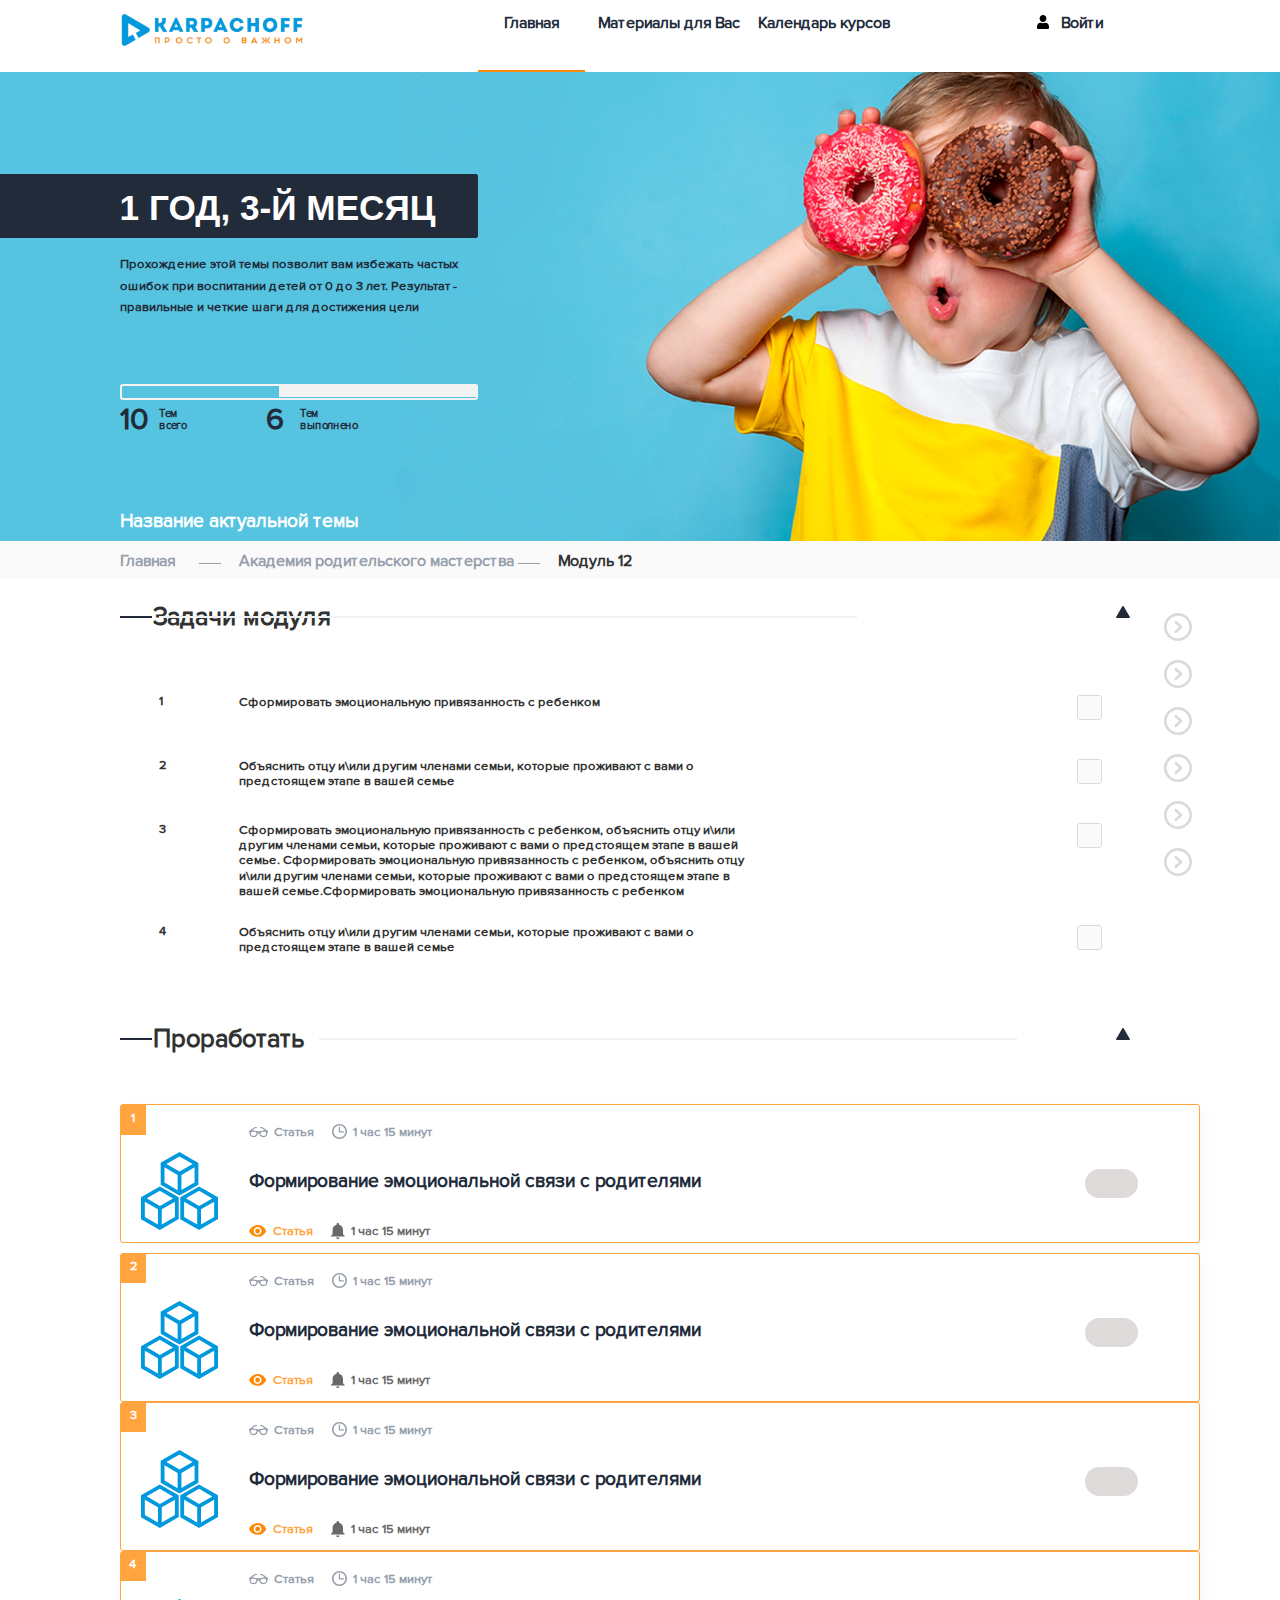
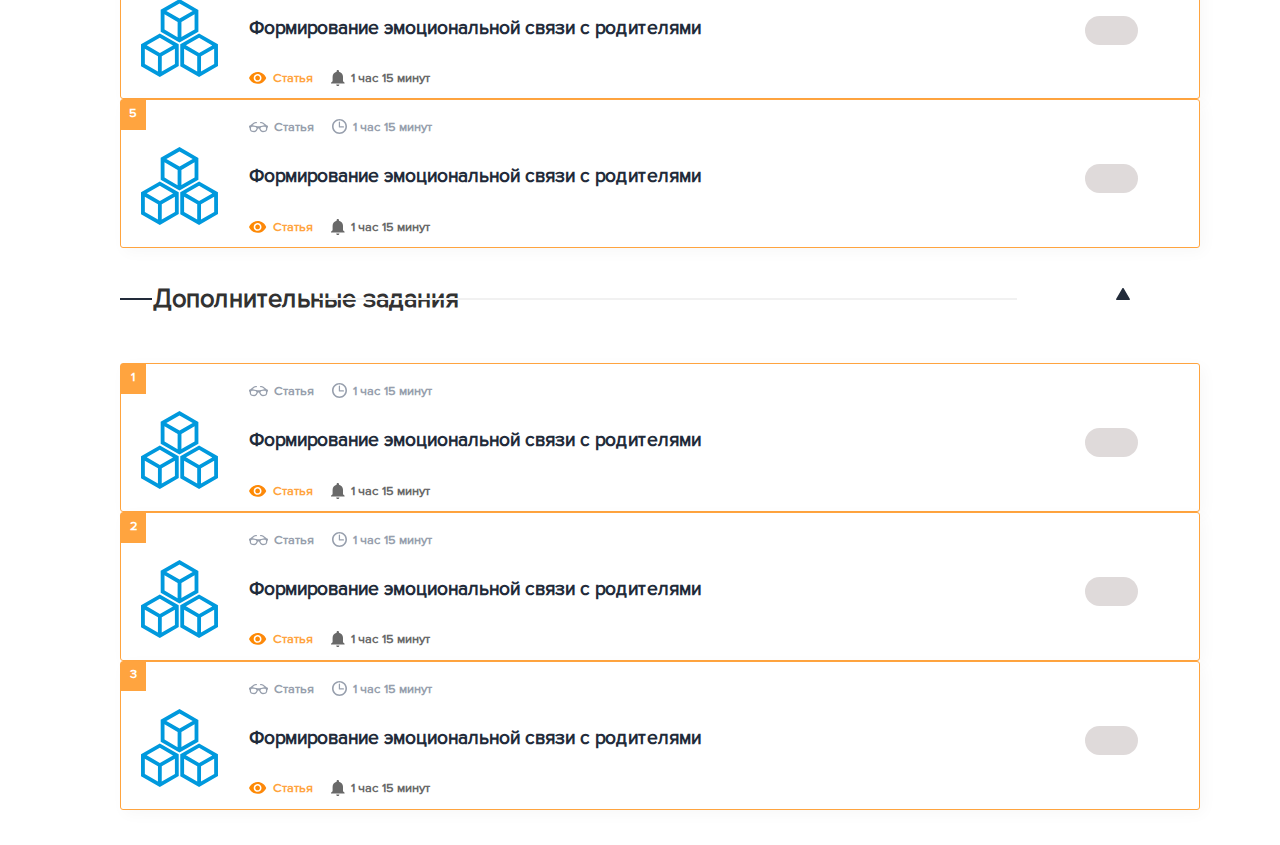
==== module.html @ 3df33f23 "third commit" ====
<!DOCTYPE html>
<html >
<head>
    <meta charset="UTF-8">
    <meta name="viewport" content="width=device-width, initial-scale=1.0">
    <meta http-equiv="X-UA-Compatible" content="ie=edge">
    <link rel="stylesheet" href="css/normalise.css">
    <link rel="stylesheet" href="css/module.css">

    <title>Module</title>
</head>
<body>
<div class="wrapper"> <!--grid-->

    <!--HEADER-->

        <div class="header-logo">
            <img src="./images/logo.svg" alt="Karpacoff" >
        </div>

        <!--header-menu-->
            <a class="header-menu-item1" href="index.html"> Главная </a>
            <a class="header-menu-item2" href="#"> Материалы для Вас </a>
            <a class="header-menu-item3" href="#"> Календарь   курсов </a>


            <div class="header-authent">
                <img src="./images/user-solid.svg" alt="login">

                <a  class="header-authent-text" href="#"> Войти </a>

            </div>


    <!--BANNER-->

        <div class="module-banner">
            <div class="module-banner-img">
            <img src="./images/group4.png" alt="module">
            </div>

         </div>

        <div class="module-banner-age">

        </div>
        <div class="module-banner-age-text">
            <h1>1 ГОД, 3-Й МЕСЯЦ </h1>
        </div>
        <div class="module-banner-description-text">
            Прохождение этой темы позволит вам избежать частых ошибок при воспитании детей от 0 до 3 лет.
            Результат - правильные и четкие шаги для достижения цели
        </div>


        <div class="banner-indicator-lightbox">

        </div>

            <div class="banner-indicator-lightbox-done">

            </div>


        <div class="banner-indicator-all-number">
            10
        </div>

            <div class="banner-indicator-all-text">
                Тем <br> всего
            </div>

        <div class="banner-indicator-done-number">
            6
        </div>

            <div class="banner-indicator-done-text">
                Тем <br> выполнено
            </div>

        <div class="banner-actual-theme-name">
                 Название актуальной темы
        </div>



    <!--CONTENT-->

    <!--bredcrumbles-->

    <div class="bredcrumbles-background">

    </div>
    <div class="bredcrumbles-main">
        <a href="#">Главная</a>
    </div>
    <div class="bredcrumbles-haighthen1">
        <img src="./images/hithen.svg" alt="hithen">
    </div>
    <div class="bredcrumbles-courses">
        <a href="#">Академия родительского мастерства</a>
    </div>
    <div class="bredcrumbles-haighthen2">
        <img src="./images/hithen.svg" alt="hithen">
    </div>
    <div class="bredcrumbles-list">
        <a href="#"> Модуль 12</a>
    </div>


    <!--module header-->
    <div class="bredcrumbles2-coursestheme-haighthen">
        <img src="./images/hithen2.svg" alt="hithen">
    </div>
    <div class="bredcrumbles2-theme">
        Задачи модуля
    </div>
    <div class="bredcrumbles2-line">
        <img src="./images/line.svg" alt="hithen">
    </div>
    <div class="bredcrumbles2-arrow">
        <img src="./images/triang-black.svg" alt="open">
    </div>

    <!--module targets-->
    <div class="module-turgets-number1">
        1
    </div>
    <div class="module-turgets-text1">
        Сформировать эмоциональную привязанность с ребенком
    </div>
    <div class="module-turgets-checkbox1">
        <img src="./images/checkbox2.svg" alt="checkbox">
    </div>
    <div class="module-turgets-number2">
        2
    </div>
    <div class="module-turgets-text2">
        Объяснить отцу и\или другим членами семьи, которые проживают с вами о предстоящем этапе в вашей семье
    </div>
    <div class="module-turgets-checkbox2">
        <img src="./images/checkbox2.svg" alt="checkbox">
    </div>
    <div class="module-turgets-number3">
        3
    </div>
    <div class="module-turgets-text3">
        Сформировать эмоциональную привязанность с ребенком, объяснить отцу и\или другим членами семьи, которые проживают с вами о предстоящем этапе
        в вашей семье. Сформировать эмоциональную привязанность с ребенком, объяснить
        отцу и\или другим членами семьи, которые проживают с вами о предстоящем этапе в вашей семье.Сформировать эмоциональную привязанность с ребенком
    </div>
    <div class="module-turgets-checkbox3">
        <img src="./images/checkbox2.svg" alt="checkbox">
    </div>
    <div class="module-turgets-number4">
        4
    </div>
    <div class="module-turgets-text4">
        Объяснить отцу и\или другим членами семьи, которые проживают с вами о предстоящем этапе в вашей семье
    </div>
    <div class="module-turgets-checkbox4">
        <img src="./images/checkbox2.svg" alt="checkbox">
    </div>


    <!--moduleicons--->

    <div class="moduleicone1">
        <a href="#"></a> <img src="./images/module-button6.svg" alt="module-button1" ></a>
        <a href="#"></a> <img src="./images/module-button6.svg" alt="module-button2" ></a>
        <a href="#"></a> <img src="./images/module-button6.svg" alt="module-button3" ></a>
        <a href="#"></a> <img src="./images/module-button6.svg" alt="module-button4" ></a>
        <a href="#"></a> <img src="./images/module-button6.svg" alt="module-button5" ></a>
        <a href="#"></a> <img src="./images/module-button6.svg" alt="module-button6" ></a>
    </div>

    <!--WORKOUT--->
    <!--workout header-->
    <div class="workout-haighthen">
        <img src="./images/hithen2.svg" alt="hithen">
    </div>
    <div class="workout-theme">
        Проработать
    </div>
    <div class="workout-line">
        <img src="./images/line.svg" alt="hithen">
    </div>
    <div class="workout-arrow">
        <img src="./images/triang-black.svg" alt="open">
    </div>


    <!--workout items-->
    <!--workout item1-->
    <div class="workout-item1">
        <div class="workout-item-number">
            1
        </div>
        <div class="workout-item-icon">
            <img src="./images/module-item1.svg" alt="hithen">
        </div>
        <div class="workout-item-1stline">
            <div class="workout-item-1stline-kindimg">
                <img src="./images/module-item-glases.svg" alt="kind-of-text">
            </div>
            <div class="workout-item-1stline-glases-kindtxt">
                Статья
            </div>
            <div class="workout-item-1stline-timeimg">

                    <img src="./images/module-item-clock2.svg" alt="kind-of-text">

            </div>
            <div class="workout-item-1stline-timetxt">
                1 час 15 минут
            </div>
        </div>


        <div class="workout-item-2ndline">

            <div class="workout-item-2ndline-txt">
            Формирование эмоциональной связи с родителями
            </div>
            <div class="workout-item-2ndline-img">
                <img src="./images/module-switcher.svg" alt="view">
            </div>
        </div>

        <div class="workout-item-3rdline">
            <div class="workout-item-3rdline-viewimg">
                <img src="./images/module-item-view.svg" alt="view">
            </div>
            <div class="workout-item-3rdline-viewtxt">
                Статья
            </div>

            <div class="workout-item-3rdline-remindimg">

                <img src="./images/module-item-ring.svg" alt="remind">

            </div>
            <div class="workout-item-3rdline-remindtxt">
                1 час 15 минут
            </div>
        </div>


    </div>




    <!--workout item2-->
    <div class="workout-item2">
        <div class="workout-item-number">
            2
        </div>
        <div class="workout-item-icon">
            <img src="./images/module-item1.svg" alt="hithen">
        </div>
        <div class="workout-item-1stline">
            <div class="workout-item-1stline-kindimg">
                <img src="./images/module-item-glases.svg" alt="kind-of-text">
            </div>
            <div class="workout-item-1stline-glases-kindtxt">
                Статья
            </div>
            <div class="workout-item-1stline-timeimg">

                <img src="./images/module-item-clock2.svg" alt="kind-of-text">

            </div>
            <div class="workout-item-1stline-timetxt">
                1 час 15 минут
            </div>
        </div>


        <div class="workout-item-2ndline">

            <div class="workout-item-2ndline-txt">
                Формирование эмоциональной связи с родителями
            </div>
            <div class="workout-item-2ndline-img">
                <img src="./images/module-switcher.svg" alt="view">
            </div>
        </div>

        <div class="workout-item-3rdline">
            <div class="workout-item-3rdline-viewimg">
                <img src="./images/module-item-view.svg" alt="view">
            </div>
            <div class="workout-item-3rdline-viewtxt">
                Статья
            </div>

            <div class="workout-item-3rdline-remindimg">

                <img src="./images/module-item-ring.svg" alt="remind">

            </div>
            <div class="workout-item-3rdline-remindtxt">
                1 час 15 минут
            </div>
        </div>


    </div>


    <!--workout item3-->
    <div class="workout-item3">
        <div class="workout-item-number">
            3
        </div>
        <div class="workout-item-icon">
            <img src="./images/module-item1.svg" alt="hithen">
        </div>
        <div class="workout-item-1stline">
            <div class="workout-item-1stline-kindimg">
                <img src="./images/module-item-glases.svg" alt="kind-of-text">
            </div>
            <div class="workout-item-1stline-glases-kindtxt">
                Статья
            </div>
            <div class="workout-item-1stline-timeimg">

                <img src="./images/module-item-clock2.svg" alt="kind-of-text">

            </div>
            <div class="workout-item-1stline-timetxt">
                1 час 15 минут
            </div>
        </div>


        <div class="workout-item-2ndline">

            <div class="workout-item-2ndline-txt">
                Формирование эмоциональной связи с родителями
            </div>
            <div class="workout-item-2ndline-img">
                <img src="./images/module-switcher.svg" alt="view">
            </div>
        </div>

        <div class="workout-item-3rdline">
            <div class="workout-item-3rdline-viewimg">
                <img src="./images/module-item-view.svg" alt="view">
            </div>
            <div class="workout-item-3rdline-viewtxt">
                Статья
            </div>

            <div class="workout-item-3rdline-remindimg">

                <img src="./images/module-item-ring.svg" alt="remind">

            </div>
            <div class="workout-item-3rdline-remindtxt">
                1 час 15 минут
            </div>
        </div>


    </div>


    <!--workout item4-->
    <div class="workout-item4">
        <div class="workout-item-number">
            4
        </div>
        <div class="workout-item-icon">
            <img src="./images/module-item1.svg" alt="hithen">
        </div>
        <div class="workout-item-1stline">
            <div class="workout-item-1stline-kindimg">
                <img src="./images/module-item-glases.svg" alt="kind-of-text">
            </div>
            <div class="workout-item-1stline-glases-kindtxt">
                Статья
            </div>
            <div class="workout-item-1stline-timeimg">

                <img src="./images/module-item-clock2.svg" alt="kind-of-text">

            </div>
            <div class="workout-item-1stline-timetxt">
                1 час 15 минут
            </div>
        </div>


        <div class="workout-item-2ndline">

            <div class="workout-item-2ndline-txt">
                Формирование эмоциональной связи с родителями
            </div>
            <div class="workout-item-2ndline-img">
                <img src="./images/module-switcher.svg" alt="view">
            </div>
        </div>

        <div class="workout-item-3rdline">
            <div class="workout-item-3rdline-viewimg">
                <img src="./images/module-item-view.svg" alt="view">
            </div>
            <div class="workout-item-3rdline-viewtxt">
                Статья
            </div>

            <div class="workout-item-3rdline-remindimg">

                <img src="./images/module-item-ring.svg" alt="remind">

            </div>
            <div class="workout-item-3rdline-remindtxt">
                1 час 15 минут
            </div>
        </div>


    </div>

    <!--workout item5-->
    <div class="workout-item5">
        <div class="workout-item-number">
            5
        </div>
        <div class="workout-item-icon">
            <img src="./images/module-item1.svg" alt="hithen">
        </div>
        <div class="workout-item-1stline">
            <div class="workout-item-1stline-kindimg">
                <img src="./images/module-item-glases.svg" alt="kind-of-text">
            </div>
            <div class="workout-item-1stline-glases-kindtxt">
                Статья
            </div>
            <div class="workout-item-1stline-timeimg">

                <img src="./images/module-item-clock2.svg" alt="kind-of-text">

            </div>
            <div class="workout-item-1stline-timetxt">
                1 час 15 минут
            </div>
        </div>


        <div class="workout-item-2ndline">

            <div class="workout-item-2ndline-txt">
                Формирование эмоциональной связи с родителями
            </div>
            <div class="workout-item-2ndline-img">
                <img src="./images/module-switcher.svg" alt="view">
            </div>
        </div>

        <div class="workout-item-3rdline">
            <div class="workout-item-3rdline-viewimg">
                <img src="./images/module-item-view.svg" alt="view">
            </div>
            <div class="workout-item-3rdline-viewtxt">
                Статья
            </div>

            <div class="workout-item-3rdline-remindimg">

                <img src="./images/module-item-ring.svg" alt="remind">

            </div>
            <div class="workout-item-3rdline-remindtxt">
                1 час 15 минут
            </div>
        </div>


    </div>



    <!--CHECKPOINT--->
    <!--checkpoint header-->
    <div class="checkpoint-haighthen">
        <img src="./images/hithen2.svg" alt="hithen">
    </div>
    <div class="checkpoint-theme">
        Дополнительные задания
    </div>
    <div class="checkpoint-line">
        <img src="./images/line.svg" alt="hithen">
    </div>
    <div class="checkpoint-arrow">
        <img src="./images/triang-black.svg" alt="open">
    </div>


    <!--checkpoint item1-->
    <div class="checkpoint-item1">
        <div class="workout-item-number">
            1
        </div>
        <div class="workout-item-icon">
            <img src="./images/module-item1.svg" alt="hithen">
        </div>
        <div class="workout-item-1stline">
            <div class="workout-item-1stline-kindimg">
                <img src="./images/module-item-glases.svg" alt="kind-of-text">
            </div>
            <div class="workout-item-1stline-glases-kindtxt">
                Статья
            </div>
            <div class="workout-item-1stline-timeimg">

                <img src="./images/module-item-clock2.svg" alt="kind-of-text">

            </div>
            <div class="workout-item-1stline-timetxt">
                1 час 15 минут
            </div>
        </div>


        <div class="workout-item-2ndline">

            <div class="workout-item-2ndline-txt">
                Формирование эмоциональной связи с родителями
            </div>
            <div class="workout-item-2ndline-img">
                <img src="./images/module-switcher.svg" alt="view">
            </div>
        </div>

        <div class="workout-item-3rdline">
            <div class="workout-item-3rdline-viewimg">
                <img src="./images/module-item-view.svg" alt="view">
            </div>
            <div class="workout-item-3rdline-viewtxt">
                Статья
            </div>

            <div class="workout-item-3rdline-remindimg">

                <img src="./images/module-item-ring.svg" alt="remind">

            </div>
            <div class="workout-item-3rdline-remindtxt">
                1 час 15 минут
            </div>
        </div>


    </div>




    <!--checkpoint item2-->
    <div class="checkpoint-item2">
        <div class="workout-item-number">
            2
        </div>
        <div class="workout-item-icon">
            <img src="./images/module-item1.svg" alt="hithen">
        </div>
        <div class="workout-item-1stline">
            <div class="workout-item-1stline-kindimg">
                <img src="./images/module-item-glases.svg" alt="kind-of-text">
            </div>
            <div class="workout-item-1stline-glases-kindtxt">
                Статья
            </div>
            <div class="workout-item-1stline-timeimg">

                <img src="./images/module-item-clock2.svg" alt="kind-of-text">

            </div>
            <div class="workout-item-1stline-timetxt">
                1 час 15 минут
            </div>
        </div>


        <div class="workout-item-2ndline">

            <div class="workout-item-2ndline-txt">
                Формирование эмоциональной связи с родителями
            </div>
            <div class="workout-item-2ndline-img">
                <img src="./images/module-switcher.svg" alt="view">
            </div>
        </div>

        <div class="workout-item-3rdline">
            <div class="workout-item-3rdline-viewimg">
                <img src="./images/module-item-view.svg" alt="view">
            </div>
            <div class="workout-item-3rdline-viewtxt">
                Статья
            </div>

            <div class="workout-item-3rdline-remindimg">

                <img src="./images/module-item-ring.svg" alt="remind">

            </div>
            <div class="workout-item-3rdline-remindtxt">
                1 час 15 минут
            </div>
        </div>


    </div>


    <!--checkpoint item3-->
    <div class="checkpoint-item3">
        <div class="workout-item-number">
            3
        </div>
        <div class="workout-item-icon">
            <img src="./images/module-item1.svg" alt="hithen">
        </div>
        <div class="workout-item-1stline">
            <div class="workout-item-1stline-kindimg">
                <img src="./images/module-item-glases.svg" alt="kind-of-text">
            </div>
            <div class="workout-item-1stline-glases-kindtxt">
                Статья
            </div>
            <div class="workout-item-1stline-timeimg">

                <img src="./images/module-item-clock2.svg" alt="kind-of-text">

            </div>
            <div class="workout-item-1stline-timetxt">
                1 час 15 минут
            </div>
        </div>


        <div class="workout-item-2ndline">

            <div class="workout-item-2ndline-txt">
                Формирование эмоциональной связи с родителями
            </div>
            <div class="workout-item-2ndline-img">
                <img src="./images/module-switcher.svg" alt="view">
            </div>
        </div>

        <div class="workout-item-3rdline">
            <div class="workout-item-3rdline-viewimg">
                <img src="./images/module-item-view.svg" alt="view">
            </div>
            <div class="workout-item-3rdline-viewtxt">
                Статья
            </div>

            <div class="workout-item-3rdline-remindimg">

                <img src="./images/module-item-ring.svg" alt="remind">

            </div>
            <div class="workout-item-3rdline-remindtxt">
                1 час 15 минут
            </div>
        </div>


    </div>



</div>










</body>
</html>
---- css/normalise.css ----
/*! normalize.css v8.0.1 | MIT License | github.com/necolas/normalize.css */

/* Document
   ========================================================================== */

/**
 * 1. Correct the line height in all browsers.
 * 2. Prevent adjustments of font size after orientation changes in iOS.
 */

html {
  line-height: 1.15; /* 1 */
  -webkit-text-size-adjust: 100%; /* 2 */
}

/* Sections
   ========================================================================== */

/**
 * Remove the margin in all browsers.
 */

body {
  margin: 0;
}

/**
 * Render the `main` element consistently in IE.
 */

main {
  display: block;
}

/**
 * Correct the font size and margin on `h1` elements within `section` and
 * `article` contexts in Chrome, Firefox, and Safari.
 */

h1 {
  font-size: 2em;
  margin: 0.67em 0;
}

/* Grouping content
   ========================================================================== */

/**
 * 1. Add the correct box sizing in Firefox.
 * 2. Show the overflow in Edge and IE.
 */

hr {
  box-sizing: content-box; /* 1 */
  height: 0; /* 1 */
  overflow: visible; /* 2 */
}

/**
 * 1. Correct the inheritance and scaling of font size in all browsers.
 * 2. Correct the odd `em` font sizing in all browsers.
 */

pre {
  font-family: monospace, monospace; /* 1 */
  font-size: 1em; /* 2 */
}

/* Text-level semantics
   ========================================================================== */

/**
 * Remove the gray background on active links in IE 10.
 */

a {
  background-color: transparent;
}

/**
 * 1. Remove the bottom border in Chrome 57-
 * 2. Add the correct text decoration in Chrome, Edge, IE, Opera, and Safari.
 */

abbr[title] {
  border-bottom: none; /* 1 */
  text-decoration: underline; /* 2 */
  text-decoration: underline dotted; /* 2 */
}

/**
 * Add the correct font weight in Chrome, Edge, and Safari.
 */

b,
strong {
  font-weight: bolder;
}

/**
 * 1. Correct the inheritance and scaling of font size in all browsers.
 * 2. Correct the odd `em` font sizing in all browsers.
 */

code,
kbd,
samp {
  font-family: monospace, monospace; /* 1 */
  font-size: 1em; /* 2 */
}

/**
 * Add the correct font size in all browsers.
 */

small {
  font-size: 80%;
}

/**
 * Prevent `sub` and `sup` elements from affecting the line height in
 * all browsers.
 */

sub,
sup {
  font-size: 75%;
  line-height: 0;
  position: relative;
  vertical-align: baseline;
}

sub {
  bottom: -0.25em;
}

sup {
  top: -0.5em;
}

/* Embedded content
   ========================================================================== */

/**
 * Remove the border on images inside links in IE 10.
 */

img {
  border-style: none;
}

/* Forms
   ========================================================================== */

/**
 * 1. Change the font styles in all browsers.
 * 2. Remove the margin in Firefox and Safari.
 */

button,
input,
optgroup,
select,
textarea {
  font-family: inherit; /* 1 */
  font-size: 100%; /* 1 */
  line-height: 1.15; /* 1 */
  margin: 0; /* 2 */
}

/**
 * Show the overflow in IE.
 * 1. Show the overflow in Edge.
 */

button,
input { /* 1 */
  overflow: visible;
}

/**
 * Remove the inheritance of text transform in Edge, Firefox, and IE.
 * 1. Remove the inheritance of text transform in Firefox.
 */

button,
select { /* 1 */
  text-transform: none;
}

/**
 * Correct the inability to style clickable types in iOS and Safari.
 */

button,
[type="button"],
[type="reset"],
[type="submit"] {
  -webkit-appearance: button;
}

/**
 * Remove the inner border and padding in Firefox.
 */

button::-moz-focus-inner,
[type="button"]::-moz-focus-inner,
[type="reset"]::-moz-focus-inner,
[type="submit"]::-moz-focus-inner {
  border-style: none;
  padding: 0;
}

/**
 * Restore the focus styles unset by the previous rule.
 */

button:-moz-focusring,
[type="button"]:-moz-focusring,
[type="reset"]:-moz-focusring,
[type="submit"]:-moz-focusring {
  outline: 1px dotted ButtonText;
}

/**
 * Correct the padding in Firefox.
 */

fieldset {
  padding: 0.35em 0.75em 0.625em;
}

/**
 * 1. Correct the text wrapping in Edge and IE.
 * 2. Correct the color inheritance from `fieldset` elements in IE.
 * 3. Remove the padding so developers are not caught out when they zero out
 *    `fieldset` elements in all browsers.
 */

legend {
  box-sizing: border-box; /* 1 */
  color: inherit; /* 2 */
  display: table; /* 1 */
  max-width: 100%; /* 1 */
  padding: 0; /* 3 */
  white-space: normal; /* 1 */
}

/**
 * Add the correct vertical alignment in Chrome, Firefox, and Opera.
 */

progress {
  vertical-align: baseline;
}

/**
 * Remove the default vertical scrollbar in IE 10+.
 */

textarea {
  overflow: auto;
}

/**
 * 1. Add the correct box sizing in IE 10.
 * 2. Remove the padding in IE 10.
 */

[type="checkbox"],
[type="radio"] {
  box-sizing: border-box; /* 1 */
  padding: 0; /* 2 */
}

/**
 * Correct the cursor style of increment and decrement buttons in Chrome.
 */

[type="number"]::-webkit-inner-spin-button,
[type="number"]::-webkit-outer-spin-button {
  height: auto;
}

/**
 * 1. Correct the odd appearance in Chrome and Safari.
 * 2. Correct the outline style in Safari.
 */

[type="search"] {
  -webkit-appearance: textfield; /* 1 */
  outline-offset: -2px; /* 2 */
}

/**
 * Remove the inner padding in Chrome and Safari on macOS.
 */

[type="search"]::-webkit-search-decoration {
  -webkit-appearance: none;
}

/**
 * 1. Correct the inability to style clickable types in iOS and Safari.
 * 2. Change font properties to `inherit` in Safari.
 */

::-webkit-file-upload-button {
  -webkit-appearance: button; /* 1 */
  font: inherit; /* 2 */
}

/* Interactive
   ========================================================================== */

/*
 * Add the correct display in Edge, IE 10+, and Firefox.
 */

details {
  display: block;
}

/*
 * Add the correct display in all browsers.
 */

summary {
  display: list-item;
}

/* Misc
   ========================================================================== */

/**
 * Add the correct display in IE 10+.
 */

template {
  display: none;
}

/**
 * Add the correct display in IE 10.
 */

[hidden] {
  display: none;
}
---- css/module.css ----
@font-face {
  font-family: 'proxima_novabold';
  src: url("../fonts/proximanova-bold-webfont.eot");
  src: url("../fonts/proximanova-bold-webfont.eot?#iefix") format("embedded-opentype"), url("../fonts/proximanova-bold-webfont.woff2") format("woff2"), url("../fonts/proximanova-bold-webfont.woff") format("woff"), url("../fonts/ProximaNova-Bold.ttf") format("truetype"), url("../fonts/proximanova-bold-webfont.svg") format("svg");
  font-weight: 700;
  font-style: normal;
}
@font-face {
  font-family: 'proxima_extrabld';
  src: url("../fonts/ProximaNova-Extrabld.ttf") format("truetype");
  font-weight: 900;
  font-style: normal;
}
@font-face {
  font-family: 'proxima_semibold';
  src: url("../fonts/ProximaNova-Semibold.ttf") format("truetype");
  font-weight: 500;
  font-style: normal;
}
@font-face {
  font-family: 'proxima_regular';
  src: url("../fonts/ProximaNova-Regular.ttf") format("truetype");
  font-weight: normal;
  font-style: normal;
}
/****************GRID*****************/
.wrapper {
  display: grid;
  grid-template-columns: repeat(32, 1fr);
  grid-template-rows: 72px 8vw 5vw 8.6vw 2.75vw 1.2vw 5.4vw 2.9vw 2.8vw 3vw 9vw 5vw 5vw 8vw 5vw 9vw repeat(5, 11.625vw) 9vw repeat(3, 11.625vw);
  grid-auto-rows: 3fr;
}

/****************HEADER*****************/
.header-logo {
  grid-column-start: 4;
  grid-column-end: 8;
  grid-row-start: 1;
  grid-row-end: 2;
  max-width: 12vw;
  margin: 1vw 0;
}

.header-menu-item1 {
  grid-column-start: 13;
  grid-column-end: 16;
  grid-row-start: 1;
  grid-row-end: 2;
  padding-top: 1.1vw;
  margin-right: 1vw;
  text-decoration: none;
  font: 600 16px  'proxima_regular', sans-serif;
  line-height: 1.2;
  color: #222B3A;
  text-align: center;
  border-bottom: 2px solid #FC880D;
}

.header-menu-item2 {
  grid-column-start: 16;
  grid-column-end: 20;
  grid-row-start: 1;
  grid-row-end: 2;
  padding-top: 1vw;
  margin-right: 1vw;
  text-decoration: none;
  text-align: left;
  line-height: 1.2;
  font: 600 16px  'proxima_regular', sans-serif;
  color: #222B3A;
}

.header-menu-item3 {
  grid-column-start: 20;
  grid-column-end: 24;
  grid-row-start: 1;
  grid-row-end: 2;
  padding-top: 1vw;
  text-decoration: none;
  text-align: left;
  line-height: 1.2;
  font: 600 16px  'proxima_regular', sans-serif;
  color: #222B3A;
}

.header-authent {
  grid-column-start: 27;
  grid-column-end: 29;
  grid-row-start: 1;
  grid-row-end: 2;
  /*text-align: right;*/
}

.header-authent img {
  max-width: 12px;
  padding-top: 1.2vw;
  float: left;
  margin-right: 1vw;
}

.header-authent a {
  display: block;
  text-decoration: none;
  font: 600 16px  'proxima_regular', sans-serif;
  color: #222B3A;
  padding-top: 1vw;
}

/*****************BANNER*****************/
.module-banner {
  grid-column-start: 1;
  grid-column-end: 33;
  grid-row-start: 2;
  grid-row-end: 9;
  position: relative;
  max-width: 100%;
}

.module-banner img {
  position: absolute;
  left: 0;
  top: 0;
  width: 100%;
  height: auto;
}

.module-banner-age {
  grid-column-start: 1;
  grid-column-end: 13;
  grid-row-start: 3;
  grid-row-end: 4;
  border-radius: 0 3px 3px 0;
  background-color: #222B3A;
  z-index: 2;
}

.module-banner-age-text {
  grid-column-start: 4;
  grid-column-end: 13;
  grid-row-start: 3;
  grid-row-end: 4;
  border-radius: 0 3px 3px 0;
  background-color: #222B3A;
  z-index: 2;
}

.module-banner-age-text h1 {
  margin-top: 1.2vw;
  color: #FFFFFF;
  font-family: Intro, sans-serif;
  font-size: 2.75vw;
  line-height: 1em;
  text-transform: uppercase;
  text-align: left;
}

.module-banner-description-text {
  grid-column-start: 4;
  grid-column-end: 13;
  grid-row-start: 4;
  grid-row-end: 5;
  z-index: 2;
  font: 600 1vw  'proxima_regular', sans-serif;
  text-align: left;
  line-height: 1.7vw;
  color: #222B3A;
  padding-top: 1.2vw;
}

.banner-indicator-lightbox {
  grid-column-start: 4;
  grid-column-end: 13;
  grid-row-start: 6;
  grid-row-end: 7;
  z-index: 2;
  height: 0.9375vw;
  border: 2px solid #F3F3F3;
  border-radius: 3px;
}

.banner-indicator-lightbox-done {
  grid-column-start: 8;
  grid-column-end: 13;
  grid-row-start: 6;
  grid-row-end: 7;
  height: 1.0625vw;
  border-radius: 0 3px 3px 0;
  background-color: #F3F3F3;
  z-index: 2;
}

.banner-indicator-all-number {
  grid-column-start: 4;
  grid-column-end: 5;
  grid-row-start: 7;
  grid-row-end: 8;
  margin-top: 0.31vw;
  font: 600 2.375vw  'proxima_regular', sans-serif;
  line-height: 1.1em;
  color: #222B3A;
  z-index: 2;
}

.banner-indicator-all-text {
  grid-column-start: 5;
  grid-column-end: 6;
  grid-row-start: 7;
  grid-row-end: 8;
  margin-top: 0.31vw;
  font: 600 0.875vw  'proxima_regular', sans-serif;
  line-height: 1.1em;
  color: #222B3A;
  padding-top: 5px;
  z-index: 2;
}

.banner-indicator-done-number {
  grid-column-start: 8;
  grid-column-end: 9;
  grid-row-start: 7;
  grid-row-end: 8;
  margin-top: 0.31vw;
  font: 600 2.375vw  'proxima_regular', sans-serif;
  line-height: 1.1em;
  color: #222B3A;
  z-index: 2;
  margin-left: -1vw;
}

.banner-indicator-done-text {
  grid-column-start: 9;
  grid-column-end: 10;
  grid-row-start: 7;
  grid-row-end: 8;
  margin-top: 0.31vw;
  font: 600 0.875vw  'proxima_regular', sans-serif;
  line-height: 1.1em;
  color: #222B3A;
  padding-top: 5px;
  z-index: 2;
  margin-left: -1.5vw;
}

.banner-actual-theme-name {
  grid-column-start: 4;
  grid-column-end: 13;
  grid-row-start: 9;
  grid-row-end: 10;
  text-align: left;
  font: 600 1.5vw  'proxima_regular', sans-serif;
  line-height: 1.7;
  color: #FFFFFF;
  z-index: 2;
}

/**************CONTENT*************/
/*************bredcrumbles*********/
.bredcrumbles-background {
  grid-column-start: 1;
  grid-column-end: 33;
  grid-row-start: 10;
  grid-row-end: 11;
  background-color: #FAFAFA;
  z-index: 1;
}

.bredcrumbles-main {
  grid-column-start: 4;
  grid-column-end: 6;
  grid-row-start: 10;
  grid-row-end: 11;
  z-index: 2;
  margin-top: 0.875vw;
}

.bredcrumbles-main a {
  text-align: left;
  font: 600 16px  'proxima_regular', sans-serif;
  text-decoration: none;
  color: #979FAD;
  line-height: 1;
}

.bredcrumbles-haighthen1 {
  grid-column-start: 6;
  grid-column-end: 7;
  grid-row-start: 10;
  grid-row-end: 11;
  z-index: 2;
  padding-top: 0.8vw;
  text-align: left;
  font: 600 16px  'proxima_regular', sans-serif;
  color: #979FAD;
  line-height: 1;
}

.bredcrumbles-courses {
  grid-column-start: 7;
  grid-column-end: 14;
  grid-row-start: 10;
  grid-row-end: 11;
  z-index: 2;
  margin-top: 0.875vw;
}

.bredcrumbles-courses a {
  text-align: left;
  font: 600 16px  'proxima_regular', sans-serif;
  text-decoration: none;
  color: #979FAD;
  line-height: 1;
}

.bredcrumbles-haighthen2 {
  grid-column-start: 14;
  grid-column-end: 15;
  grid-row-start: 10;
  grid-row-end: 11;
  z-index: 2;
  padding-top: 0.8vw;
  text-align: left;
  font: 600 16px  'proxima_regular', sans-serif;
  color: #979FAD;
  line-height: 1;
}

.bredcrumbles-list {
  grid-column-start: 15;
  grid-column-end: 18;
  grid-row-start: 10;
  grid-row-end: 11;
  z-index: 2;
  margin-top: 0.875vw;
}

.bredcrumbles-list a {
  text-align: left;
  font: 600 16px  'proxima_regular', sans-serif;
  text-decoration: none;
  color: #323232;
  line-height: 1;
}

.bredcrumbles2-coursestheme-haighthen {
  grid-column-start: 4;
  grid-column-end: 5;
  grid-row-start: 11;
  grid-row-end: 12;
  text-align: left;
  font: 700 16px  'proxima_regular', sans-serif;
  text-decoration: none;
  color: #323232;
  line-height: 1;
  padding-top: 2vw;
}

.bredcrumbles2-theme {
  grid-column-start: 5;
  grid-column-end: 12;
  grid-row-start: 11;
  grid-row-end: 12;
  text-align: left;
  font: 600 2vw  'proxima_regular', sans-serif;
  text-decoration: none;
  color: #323232;
  line-height: 1;
  margin-left: -0.5vw;
  padding-top: 2vw;
}

.bredcrumbles2-line {
  grid-column-start: 5;
  grid-column-end: 31;
  grid-row-start: 11;
  grid-row-end: 12;
  text-align: left;
  line-height: 1;
  padding-top: 2vw;
}

.bredcrumbles2-arrow {
  grid-column-start: 29;
  grid-column-end: 31;
  grid-row-start: 11;
  grid-row-end: 12;
  text-align: left;
  line-height: 1;
  padding-top: 2vw;
}

/*************************module targets***************/
.module-turgets-number1 {
  grid-column-start: 5;
  grid-column-end: 6;
  grid-row-start: 12;
  grid-row-end: 13;
  font: 600 1vw  'proxima_regular', sans-serif;
  text-decoration: none;
  color: #323232;
  line-height: 1;
}

.module-turgets-text1 {
  grid-column-start: 7;
  grid-column-end: 20;
  grid-row-start: 12;
  grid-row-end: 13;
  font: 600 1vw  'proxima_regular', sans-serif;
  text-decoration: none;
  color: #323232;
  line-height: 1.2;
}

.module-turgets-checkbox1 {
  grid-column-start: 28;
  grid-column-end: 29;
  grid-row-start: 12;
  grid-row-end: 13;
}

.module-turgets-number2 {
  grid-column-start: 5;
  grid-column-end: 6;
  grid-row-start: 13;
  grid-row-end: 14;
  font: 600 1vw  'proxima_regular', sans-serif;
  text-decoration: none;
  color: #323232;
  line-height: 1;
}

.module-turgets-text2 {
  grid-column-start: 7;
  grid-column-end: 20;
  grid-row-start: 13;
  grid-row-end: 14;
  font: 600 1vw  'proxima_regular', sans-serif;
  text-decoration: none;
  color: #323232;
  line-height: 1.2;
}

.module-turgets-checkbox2 {
  grid-column-start: 28;
  grid-column-end: 29;
  grid-row-start: 13;
  grid-row-end: 14;
}

.module-turgets-number3 {
  grid-column-start: 5;
  grid-column-end: 6;
  grid-row-start: 14;
  grid-row-end: 15;
  font: 600 1vw  'proxima_regular', sans-serif;
  text-decoration: none;
  color: #323232;
  line-height: 1;
}

.module-turgets-text3 {
  grid-column-start: 7;
  grid-column-end: 20;
  grid-row-start: 14;
  grid-row-end: 15;
  font: 600 1vw  'proxima_regular', sans-serif;
  text-decoration: none;
  color: #323232;
  line-height: 1.2;
}

.module-turgets-checkbox3 {
  grid-column-start: 28;
  grid-column-end: 29;
  grid-row-start: 14;
  grid-row-end: 15;
}

.module-turgets-number4 {
  grid-column-start: 5;
  grid-column-end: 6;
  grid-row-start: 15;
  grid-row-end: 16;
  font: 600 1vw  'proxima_regular', sans-serif;
  text-decoration: none;
  color: #323232;
  line-height: 1;
}

.module-turgets-text4 {
  grid-column-start: 7;
  grid-column-end: 20;
  grid-row-start: 15;
  grid-row-end: 16;
  font: 600 1vw  'proxima_regular', sans-serif;
  text-decoration: none;
  color: #323232;
  line-height: 1.2;
}

.module-turgets-checkbox4 {
  grid-column-start: 28;
  grid-column-end: 29;
  grid-row-start: 15;
  grid-row-end: 16;
}

/*********************************moduleicons**********************/
.moduleicone1 {
  grid-column-start: 30;
  grid-column-end: 31;
  grid-row-start: 11;
  grid-row-end: 12;
  text-align: left;
  line-height: 1;
  padding-top: 2vw;
  z-index: 2;
}

.moduleicone1 img {
  padding: 8px;
}

.moduleicone1 img:hover {
  background: rgba(0, 0, 0, 0.03);
}

/*********************************WORKOUT**********************/
/*********************************workout header**********************/
.workout-haighthen {
  grid-column-start: 4;
  grid-column-end: 5;
  grid-row-start: 16;
  grid-row-end: 17;
  text-align: left;
  font: 700 16px  'proxima_regular', sans-serif;
  text-decoration: none;
  color: #323232;
  line-height: 1;
  padding-top: 3vw;
}

.workout-theme {
  grid-column-start: 5;
  grid-column-end: 12;
  grid-row-start: 16;
  grid-row-end: 17;
  text-align: left;
  font: 600 2vw  'proxima_regular', sans-serif;
  text-decoration: none;
  color: #323232;
  line-height: 1;
  margin-left: -0.5vw;
  padding-top: 3vw;
}

.workout-line {
  grid-column-start: 9;
  grid-column-end: 25;
  grid-row-start: 16;
  grid-row-end: 17;
  text-align: left;
  line-height: 1;
  padding-top: 3vw;
}

.workout-arrow {
  grid-column-start: 29;
  grid-column-end: 31;
  grid-row-start: 16;
  grid-row-end: 17;
  text-align: left;
  line-height: 1;
  padding-top: 3vw;
}

/*********************************workout items**********************/
.workout-item1 {
  grid-column-start: 4;
  grid-column-end: 31;
  grid-row-start: 17;
  grid-row-end: 18;
  background: #FFFFFF;
  border: 1.5px solid #FFA43F;
  box-sizing: border-box;
  box-shadow: 4px 4px 15px rgba(0, 0, 0, 0.03);
  border-radius: 3px;
  margin-bottom: 10px;
}

.workout-item-number {
  position: relative;
  width: 2vw;
  height: 1.8vw;
  text-align: center;
  padding-top: 0.5vw;
  font: 600 1vw  'proxima_regular', sans-serif;
  background-color: #FFA43F;
  color: #FFFFFF;
  line-height: 1;
  z-index: 3;
}

.workout-item-icon {
  position: relative;
  width: 4.81vw;
  height: 4.81vw;
  text-align: center;
  padding: 1.375vw 0 0 1.575vw;
  font: 600 1vw  'proxima_regular', sans-serif;
  color: #FFFFFF;
  line-height: 1;
  z-index: 3;
}

.workout-item-1stline {
  position: relative;
  display: flex;
  justify-content: flex-start;
  /*top: 2vw;
  padding-right: 8px;*/
}

.workout-item-1stline-kindimg {
  position: relative;
  top: -7vw;
  left: 10vw;
  padding-right: 6px;
}

.workout-item-1stline-glases-kindtxt {
  position: relative;
  top: -7vw;
  left: 10vw;
  padding-right: 18px;
  font: 600 1vw  'proxima_regular', sans-serif;
  color: #979FAD;
}

.workout-item-1stline-timeimg {
  position: relative;
  top: -7vw;
  left: 10vw;
  padding-right: 6px;
}

.workout-item-1stline-timetxt {
  position: relative;
  top: -7vw;
  left: 10vw;
  padding-right: 8px;
  font: 600 1vw  'proxima_regular', sans-serif;
  color: #979FAD;
}

.workout-item-2ndline {
  position: relative;
  top: -5vw;
  left: 10vw;
  font: 600 1.5vw  'proxima_regular', sans-serif;
  color: #222B3A;
  display: flex;
  justify-content: flex-start;
}

.workout-item-2ndline-txt {
  padding-right: 30vw;
}

.workout-item-3rdline {
  position: relative;
  display: flex;
  justify-content: flex-start;
}

.workout-item-3rdline-viewimg {
  position: relative;
  top: -3.5vw;
  left: 10vw;
  padding-right: 6px;
}

.workout-item-3rdline-viewtxt {
  position: relative;
  top: -3.5vw;
  left: 10vw;
  padding-right: 18px;
  font: 600 1vw  'proxima_regular', sans-serif;
  color: #FFA43F;
}

.workout-item-3rdline-remindimg {
  position: relative;
  top: -3.5vw;
  left: 10vw;
  padding-right: 6px;
}

.workout-item-3rdline-remindtxt {
  position: relative;
  top: -3.5vw;
  left: 10vw;
  padding-right: 8px;
  font: 600 1vw  'proxima_regular', sans-serif;
  color: #696969;
}

/*********************************workout item2**********************/
.workout-item2 {
  grid-column-start: 4;
  grid-column-end: 31;
  grid-row-start: 18;
  grid-row-end: 19;
  background: #FFFFFF;
  border: 1.5px solid #FFA43F;
  box-sizing: border-box;
  box-shadow: 4px 4px 15px rgba(0, 0, 0, 0.03);
  border-radius: 3px;
}

/*********************************workout item3**********************/
.workout-item3 {
  grid-column-start: 4;
  grid-column-end: 31;
  grid-row-start: 19;
  grid-row-end: 20;
  background: #FFFFFF;
  border: 1.5px solid #FFA43F;
  box-sizing: border-box;
  box-shadow: 4px 4px 15px rgba(0, 0, 0, 0.03);
  border-radius: 3px;
}

/*********************************workout item4**********************/
.workout-item4 {
  grid-column-start: 4;
  grid-column-end: 31;
  grid-row-start: 20;
  grid-row-end: 21;
  background: #FFFFFF;
  border: 1.5px solid #FFA43F;
  box-sizing: border-box;
  box-shadow: 4px 4px 15px rgba(0, 0, 0, 0.03);
  border-radius: 3px;
}

/*********************************workout item5**********************/
.workout-item5 {
  grid-column-start: 4;
  grid-column-end: 31;
  grid-row-start: 21;
  grid-row-end: 22;
  background: #FFFFFF;
  border: 1.5px solid #FFA43F;
  box-sizing: border-box;
  box-shadow: 4px 4px 15px rgba(0, 0, 0, 0.03);
  border-radius: 3px;
}

/************CHECKPOINT*******************/
/***********checkpoint header************/
.checkpoint-haighthen {
  grid-column-start: 4;
  grid-column-end: 5;
  grid-row-start: 22;
  grid-row-end: 23;
  text-align: left;
  font: 700 16px  'proxima_regular', sans-serif;
  text-decoration: none;
  color: #323232;
  line-height: 1;
  padding-top: 3vw;
}

.checkpoint-theme {
  grid-column-start: 5;
  grid-column-end: 15;
  grid-row-start: 22;
  grid-row-end: 23;
  text-align: left;
  font: 600 2vw  'proxima_regular', sans-serif;
  text-decoration: none;
  color: #323232;
  line-height: 1;
  margin-left: -0.5vw;
  padding-top: 3vw;
}

.checkpoint-line {
  grid-column-start: 9;
  grid-column-end: 25;
  grid-row-start: 22;
  grid-row-end: 23;
  text-align: left;
  line-height: 1;
  padding-top: 3vw;
}

.checkpoint-arrow {
  grid-column-start: 29;
  grid-column-end: 31;
  grid-row-start: 22;
  grid-row-end: 23;
  text-align: left;
  line-height: 1;
  padding-top: 3vw;
}

/*********************************checkpoint item1**********************/
.checkpoint-item1 {
  grid-column-start: 4;
  grid-column-end: 31;
  grid-row-start: 23;
  grid-row-end: 24;
  background: #FFFFFF;
  border: 1.5px solid #FFA43F;
  box-sizing: border-box;
  box-shadow: 4px 4px 15px rgba(0, 0, 0, 0.03);
  border-radius: 3px;
}

/*********************************checkpoint item2**********************/
.checkpoint-item2 {
  grid-column-start: 4;
  grid-column-end: 31;
  grid-row-start: 24;
  grid-row-end: 25;
  background: #FFFFFF;
  border: 1.5px solid #FFA43F;
  box-sizing: border-box;
  box-shadow: 4px 4px 15px rgba(0, 0, 0, 0.03);
  border-radius: 3px;
}

/*********************************checkpoint item3**********************/
.checkpoint-item3 {
  grid-column-start: 4;
  grid-column-end: 31;
  grid-row-start: 25;
  grid-row-end: 26;
  background: #FFFFFF;
  border: 1.5px solid #FFA43F;
  box-sizing: border-box;
  box-shadow: 4px 4px 15px rgba(0, 0, 0, 0.03);
  border-radius: 3px;
}

/*# sourceMappingURL=module.css.map */
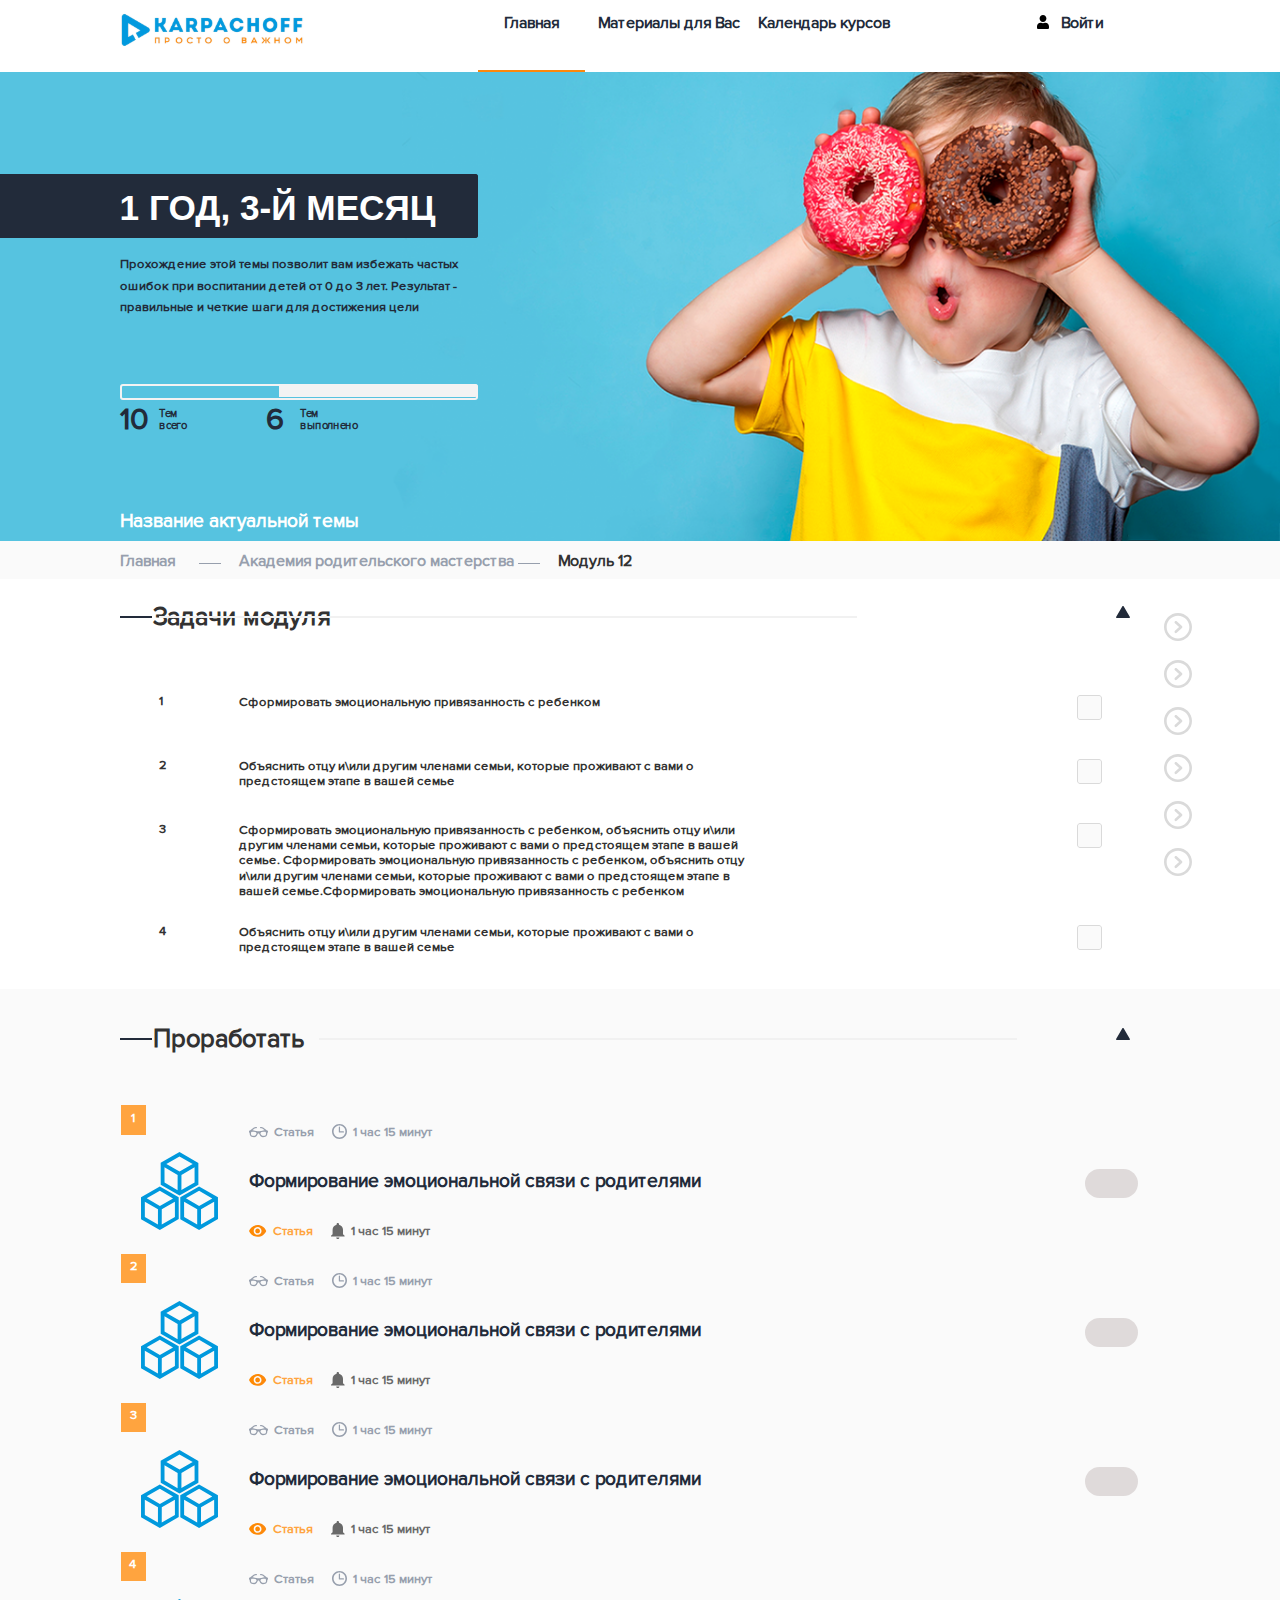
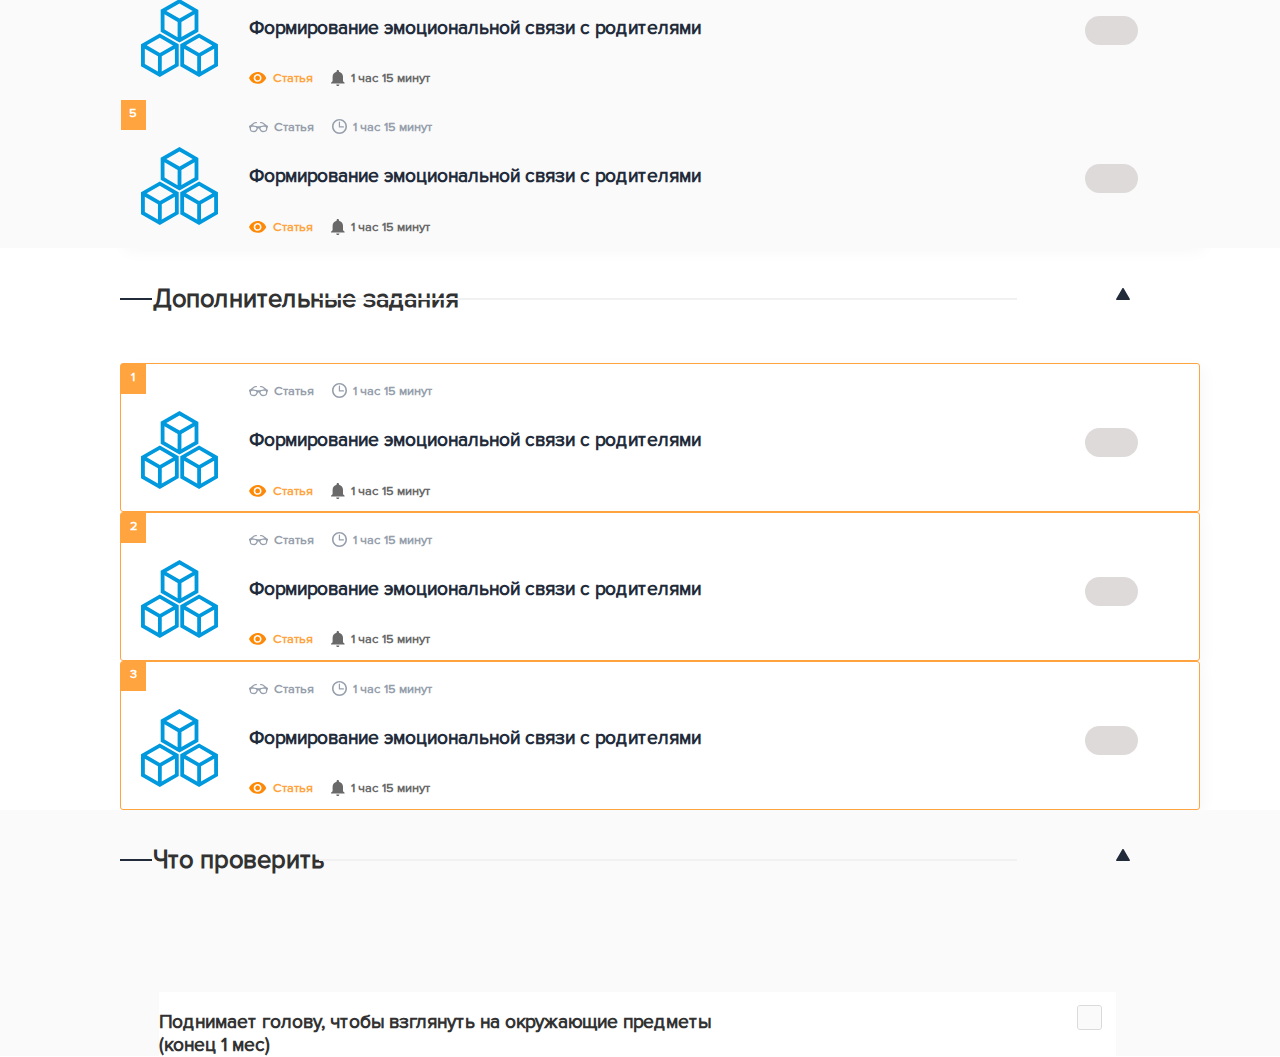
==== commit 52241a78: "sixth commit" ====
--- a/module.html
+++ b/module.html
@@ -166,12 +166,12 @@
     <!--moduleicons--->
 
     <div class="moduleicone1">
-        <a href="#"></a> <img src="./images/module-button6.svg" alt="module-button1" ></a>
-        <a href="#"></a> <img src="./images/module-button6.svg" alt="module-button2" ></a>
-        <a href="#"></a> <img src="./images/module-button6.svg" alt="module-button3" ></a>
-        <a href="#"></a> <img src="./images/module-button6.svg" alt="module-button4" ></a>
-        <a href="#"></a> <img src="./images/module-button6.svg" alt="module-button5" ></a>
-        <a href="#"></a> <img src="./images/module-button6.svg" alt="module-button6" ></a>
+        <a href="#"> <img src="./images/module-button6.svg" alt="module-button1" ></a>
+        <a href="#"> <img src="./images/module-button6.svg" alt="module-button2" ></a>
+        <a href="#"> <img src="./images/module-button6.svg" alt="module-button3" ></a>
+        <a href="#"> <img src="./images/module-button6.svg" alt="module-button4" ></a>
+        <a href="#"> <img src="./images/module-button6.svg" alt="module-button5" ></a>
+        <a href="#"> <img src="./images/module-button6.svg" alt="module-button6" ></a>
     </div>
 
     <!--WORKOUT--->
@@ -189,6 +189,10 @@
         <img src="./images/triang-black.svg" alt="open">
     </div>
 
+
+    <div class="workout-background">
+
+    </div>
 
     <!--workout items-->
     <!--workout item1-->
@@ -675,6 +679,52 @@
     </div>
 
 
+    <!--CONTROL POINTS--->
+    <!--control header-->
+    <div class="control-haighthen">
+        <img src="./images/hithen2.svg" alt="hithen">
+    </div>
+    <div class="control-theme">
+        Что проверить
+    </div>
+    <div class="control-line">
+        <img src="./images/line.svg" alt="hithen">
+    </div>
+    <div class="control-arrow">
+        <img src="./images/triang-black.svg" alt="open">
+    </div>
+
+
+    <div class="control-background">
+
+    </div>
+
+    <div class="control-item-header">
+        Крупная моторика
+    </div>
+
+    <div class="control-item1-text1">
+        Поднимает голову, чтобы взглянуть на окружающие предметы (конец 1 мес)
+    </div>
+    <div class="control-item1-checkbox">
+        <img src="./images/checkbox2.svg" alt="checkbox">
+    </div>
+    <div class="control-item1-background">
+
+    </div>
+
+
+
+
+
+
+
+
+
+
+
+
+
 
 </div>
 
--- a/css/module.css
+++ b/css/module.css
@@ -27,7 +27,7 @@
 .wrapper {
   display: grid;
   grid-template-columns: repeat(32, 1fr);
-  grid-template-rows: 72px 8vw 5vw 8.6vw 2.75vw 1.2vw 5.4vw 2.9vw 2.8vw 3vw 9vw 5vw 5vw 8vw 5vw 9vw repeat(5, 11.625vw) 9vw repeat(3, 11.625vw);
+  grid-template-rows: 72px 8vw 5vw 8.6vw 2.75vw 1.2vw 5.4vw 2.9vw 2.8vw 3vw 9vw 5vw 5vw 8vw 5vw 9vw repeat(5, 11.625vw) 9vw repeat(3, 11.625vw) 9vw 5.25vw 5vw;
   grid-auto-rows: 3fr;
 }
 
@@ -538,6 +538,7 @@
   color: #323232;
   line-height: 1;
   padding-top: 3vw;
+  z-index: 1;
 }
 
 .workout-theme {
@@ -552,6 +553,7 @@
   line-height: 1;
   margin-left: -0.5vw;
   padding-top: 3vw;
+  z-index: 1;
 }
 
 .workout-line {
@@ -562,6 +564,7 @@
   text-align: left;
   line-height: 1;
   padding-top: 3vw;
+  z-index: 1;
 }
 
 .workout-arrow {
@@ -572,6 +575,17 @@
   text-align: left;
   line-height: 1;
   padding-top: 3vw;
+  z-index: 1;
+}
+
+/****************************worcout background***********************/
+.workout-background {
+  grid-column-start: 1;
+  grid-column-end: 33;
+  grid-row-start: 16;
+  grid-row-end: 22;
+  z-index: 0;
+  background-color: #FAFAFA;
 }
 
 /*********************************workout items**********************/
@@ -716,6 +730,7 @@
   box-sizing: border-box;
   box-shadow: 4px 4px 15px rgba(0, 0, 0, 0.03);
   border-radius: 3px;
+  margin-bottom: 10px;
 }
 
 /*********************************workout item3**********************/
@@ -729,6 +744,7 @@
   box-sizing: border-box;
   box-shadow: 4px 4px 15px rgba(0, 0, 0, 0.03);
   border-radius: 3px;
+  margin-bottom: 10px;
 }
 
 /*********************************workout item4**********************/
@@ -742,6 +758,7 @@
   box-sizing: border-box;
   box-shadow: 4px 4px 15px rgba(0, 0, 0, 0.03);
   border-radius: 3px;
+  margin-bottom: 10px;
 }
 
 /*********************************workout item5**********************/
@@ -845,4 +862,106 @@
   border-radius: 3px;
 }
 
+/*********************************CONTROL POINTS**********************/
+.control-haighthen {
+  grid-column-start: 4;
+  grid-column-end: 5;
+  grid-row-start: 26;
+  grid-row-end: 27;
+  text-align: left;
+  font: 700 16px  'proxima_regular', sans-serif;
+  text-decoration: none;
+  color: #323232;
+  line-height: 1;
+  padding-top: 3vw;
+  z-index: 2;
+}
+
+.control-theme {
+  grid-column-start: 5;
+  grid-column-end: 15;
+  grid-row-start: 26;
+  grid-row-end: 27;
+  text-align: left;
+  font: 600 2vw  'proxima_regular', sans-serif;
+  text-decoration: none;
+  color: #323232;
+  line-height: 1;
+  margin-left: -0.5vw;
+  padding-top: 3vw;
+  z-index: 2;
+}
+
+.control-line {
+  grid-column-start: 9;
+  grid-column-end: 25;
+  grid-row-start: 26;
+  grid-row-end: 27;
+  text-align: left;
+  line-height: 1;
+  padding-top: 3vw;
+  z-index: 2;
+}
+
+.control-arrow {
+  grid-column-start: 29;
+  grid-column-end: 31;
+  grid-row-start: 26;
+  grid-row-end: 27;
+  text-align: left;
+  line-height: 1;
+  padding-top: 3vw;
+  z-index: 2;
+}
+
+.control-background {
+  grid-column-start: 1;
+  grid-column-end: 33;
+  grid-row-start: 26;
+  grid-row-end: 29;
+  background-color: #FAFAFA;
+  z-index: 1;
+}
+
+.control-item-header {
+  grid-column-start: 4;
+  grid-column-end: 15;
+  grid-row-start: 27;
+  grid-row-end: 28;
+  text-align: left;
+  font: 600 24px  'proxima_regular', sans-serif;
+  text-decoration: none;
+  color: #027EB4;
+}
+
+.control-item1-text1 {
+  grid-column-start: 5;
+  grid-column-end: 20;
+  grid-row-start: 28;
+  grid-row-end: 29;
+  font: 600 1.5vw  'proxima_regular', sans-serif;
+  color: #323232;
+  line-height: 1.2;
+  z-index: 4;
+  padding: 1.5vw 0;
+}
+
+.control-item1-checkbox {
+  grid-column-start: 28;
+  grid-column-end: 29;
+  grid-row-start: 28;
+  grid-row-end: 29;
+  z-index: 4;
+  padding: 1vw 0;
+}
+
+.control-item1-background {
+  grid-column-start: 5;
+  grid-column-end: 29;
+  grid-row-start: 28;
+  grid-row-end: 29;
+  z-index: 3;
+  background-color: #FFFFFF;
+}
+
 /*# sourceMappingURL=module.css.map */
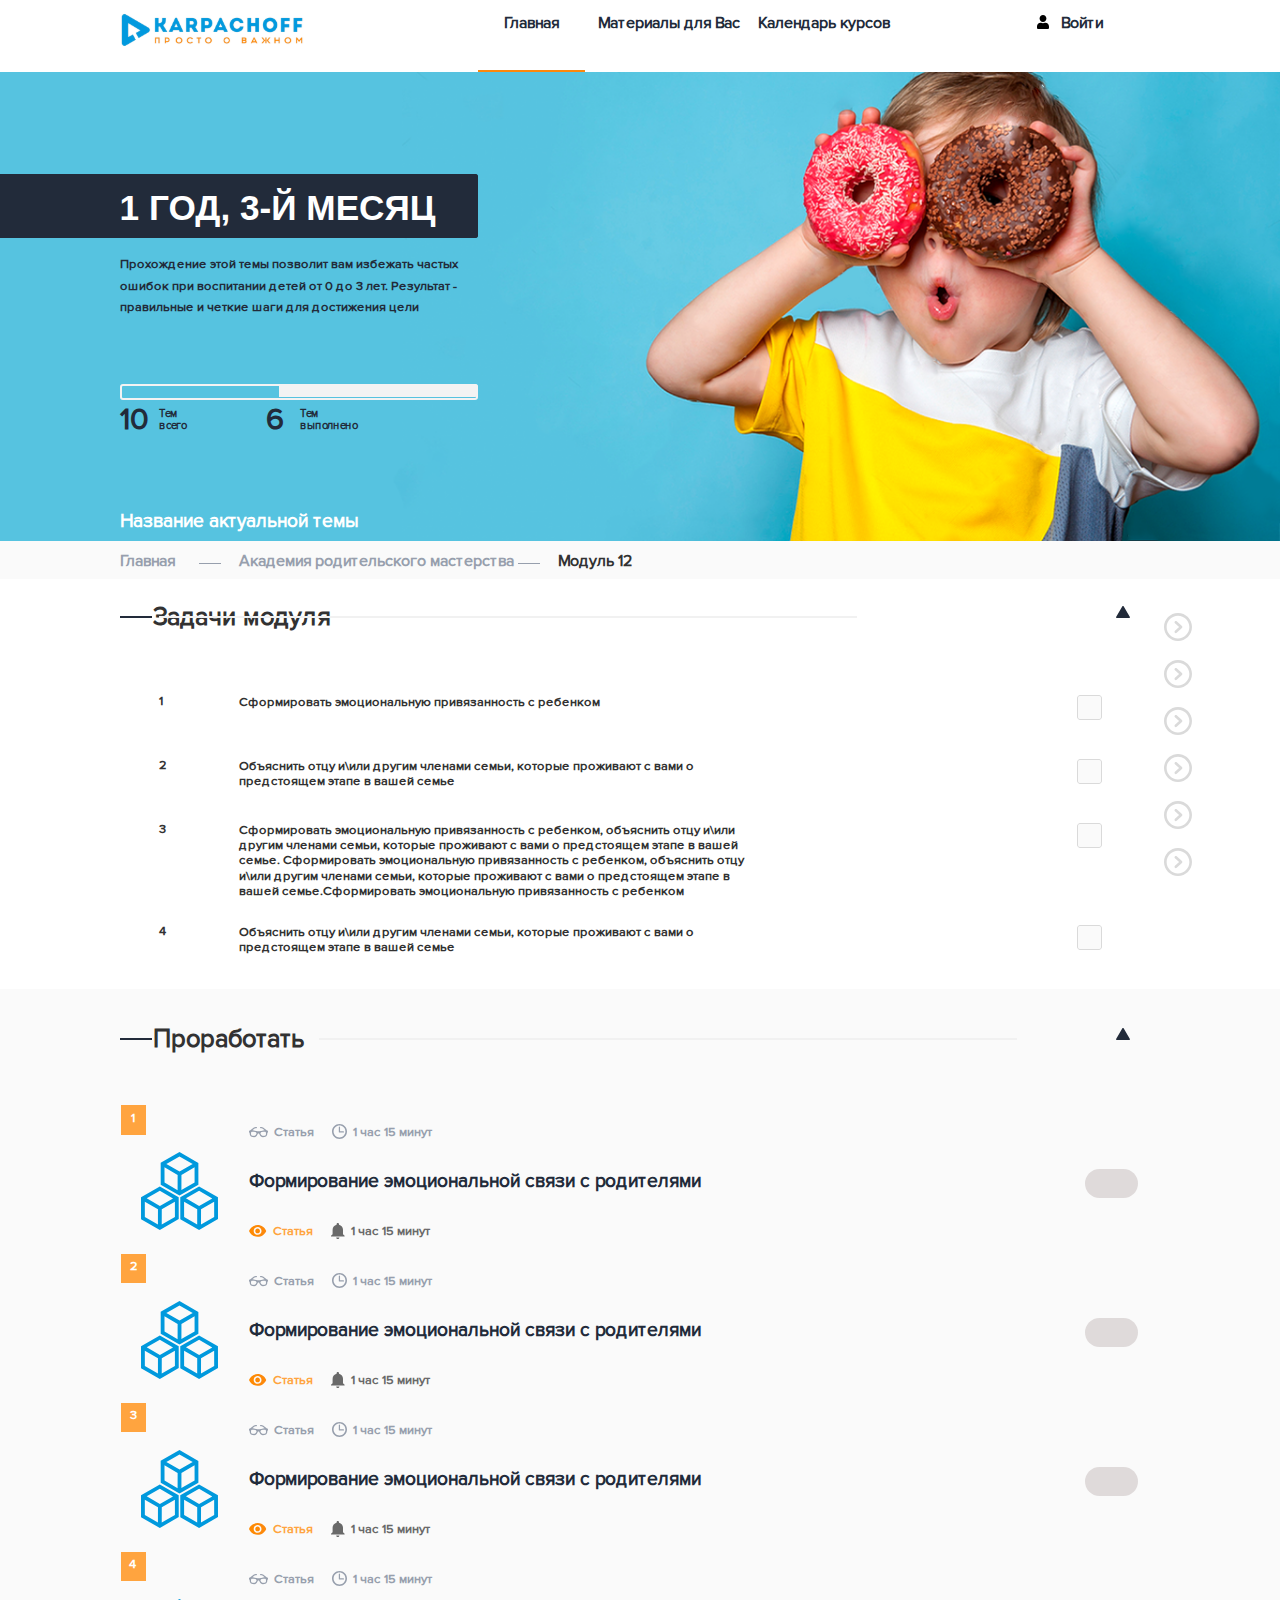
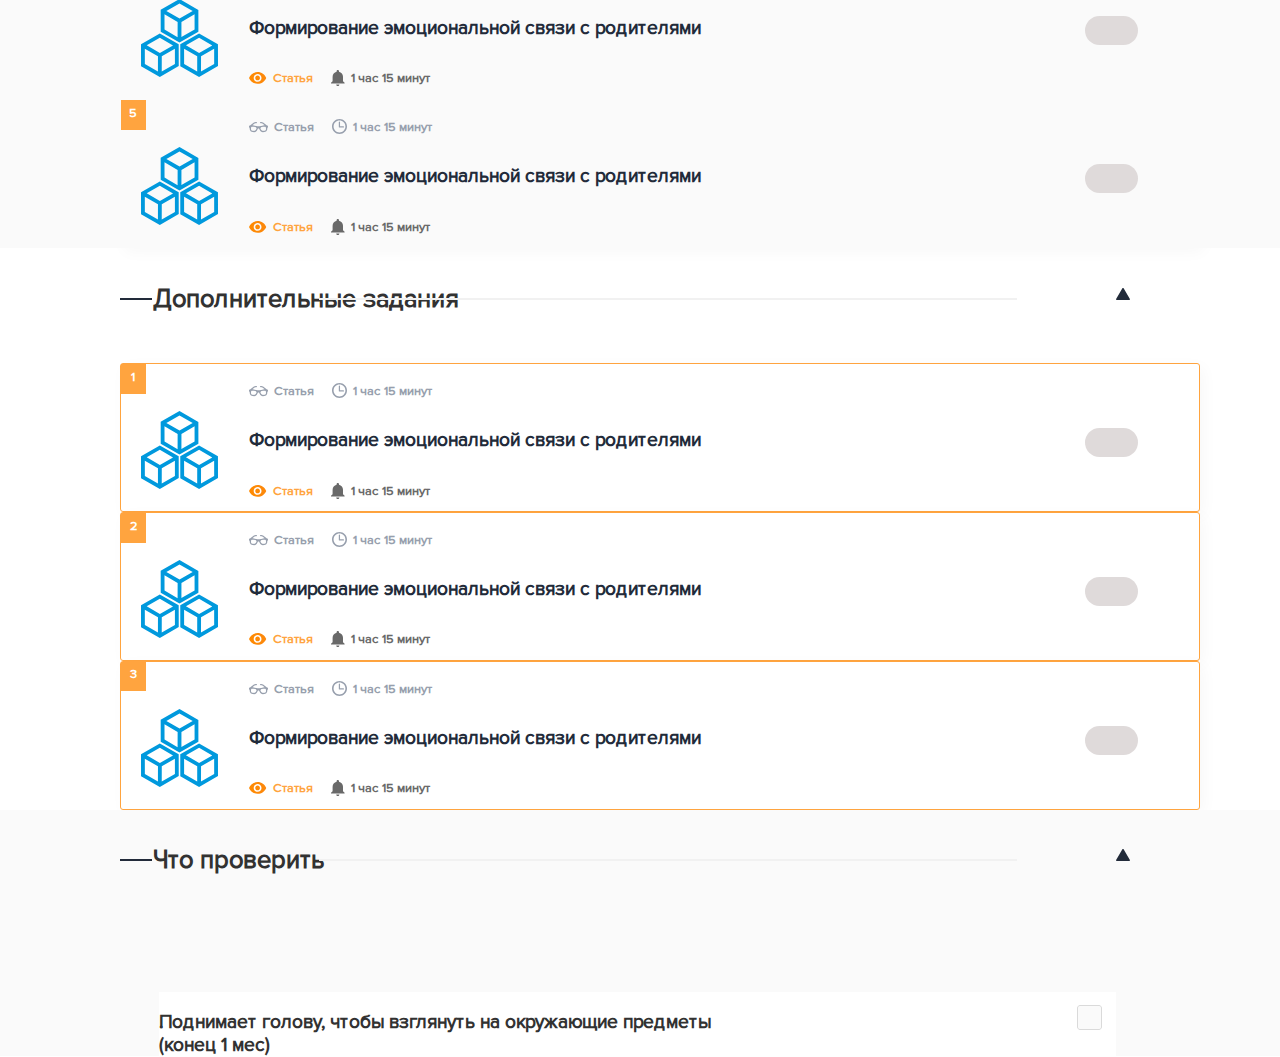
==== commit ab1db0e1: "eightth commit" ====
--- a/module.html
+++ b/module.html
@@ -712,7 +712,9 @@
     <div class="control-item1-background">
 
     </div>
-
+    <div class="control-item1-text1">
+        .
+    </div>
 
 
 
--- a/css/module.css
+++ b/css/module.css
@@ -964,4 +964,15 @@
   background-color: #FFFFFF;
 }
 
+.control-item1-text2 {
+  grid-column-start: 5;
+  grid-column-end: 20;
+  grid-row-start: 28;
+  grid-row-end: 29;
+  font: 600 1.5vw  'proxima_regular', sans-serif;
+  color: #323232;
+  z-index: 4;
+  padding: 1.5vw 0;
+}
+
 /*# sourceMappingURL=module.css.map */
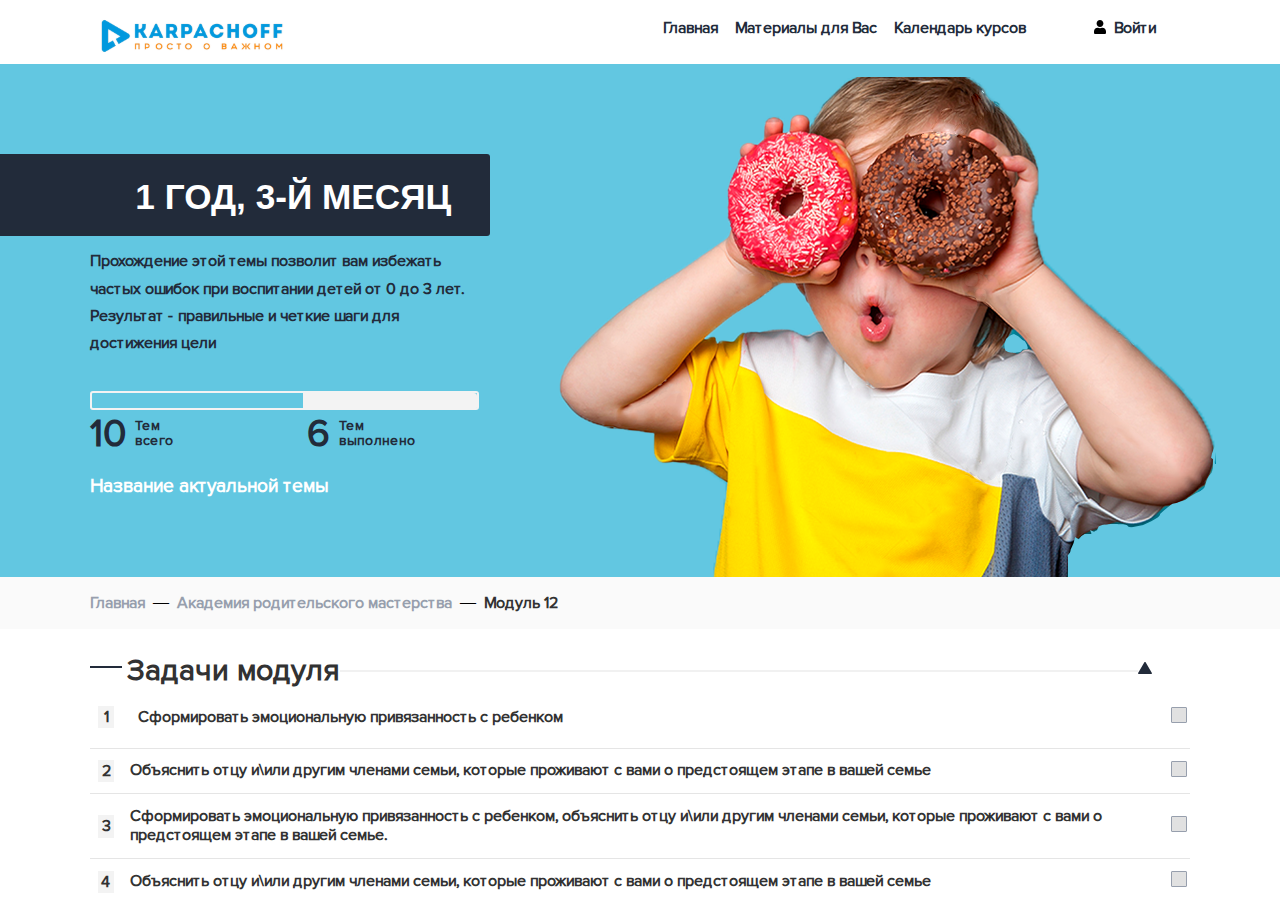
==== commit 2f1c424e: "ninth commit" ====
--- a/module.html
+++ b/module.html
@@ -6,166 +6,189 @@
     <meta http-equiv="X-UA-Compatible" content="ie=edge">
     <link rel="stylesheet" href="css/normalise.css">
     <link rel="stylesheet" href="css/module.css">
-
     <title>Module</title>
 </head>
+
 <body>
-<div class="wrapper"> <!--grid-->
-
-    <!--HEADER-->
-
-        <div class="header-logo">
-            <img src="./images/logo.svg" alt="Karpacoff" >
-        </div>
-
-        <!--header-menu-->
-            <a class="header-menu-item1" href="index.html"> Главная </a>
-            <a class="header-menu-item2" href="#"> Материалы для Вас </a>
-            <a class="header-menu-item3" href="#"> Календарь   курсов </a>
-
-
-            <div class="header-authent">
-                <img src="./images/user-solid.svg" alt="login">
-
-                <a  class="header-authent-text" href="#"> Войти </a>
-
-            </div>
-
-
-    <!--BANNER-->
-
-        <div class="module-banner">
-            <div class="module-banner-img">
-            <img src="./images/group4.png" alt="module">
-            </div>
-
-         </div>
-
-        <div class="module-banner-age">
-
-        </div>
-        <div class="module-banner-age-text">
-            <h1>1 ГОД, 3-Й МЕСЯЦ </h1>
-        </div>
-        <div class="module-banner-description-text">
-            Прохождение этой темы позволит вам избежать частых ошибок при воспитании детей от 0 до 3 лет.
-            Результат - правильные и четкие шаги для достижения цели
-        </div>
-
-
-        <div class="banner-indicator-lightbox">
-
-        </div>
-
-            <div class="banner-indicator-lightbox-done">
-
-            </div>
-
-
-        <div class="banner-indicator-all-number">
-            10
-        </div>
-
-            <div class="banner-indicator-all-text">
-                Тем <br> всего
-            </div>
-
-        <div class="banner-indicator-done-number">
-            6
-        </div>
-
-            <div class="banner-indicator-done-text">
-                Тем <br> выполнено
-            </div>
-
-        <div class="banner-actual-theme-name">
-                 Название актуальной темы
-        </div>
-
-
-
+<!--HEADER-->
+<div class="header">
+    <div class="header-logo">
+        <a href="#" > <img src="./images/logo.svg" alt="Karpacoff" > </a>
+    </div>
+    <div class="header_right_flow">
+        <div class="header-menu">
+            <a class="header-menu-item" href="index.html"> Главная </a>
+            <a class="header-menu-item" href="#"> Материалы для Вас </a>
+            <a class="header-menu-item" href="#"> Календарь   курсов </a>
+        </div>
+        <div class="header-authent">
+            <img src="./images/user-solid.svg" alt="login">
+            <a class="header-menu-item-authent" href="index.html"> Войти </a>
+        </div>
+    </div>
+</div>
+
+
+
+
+<!--BANNER-->
+<div class="module-banner">
+
+            <div class="module-banner-age">
+                <div class="module-banner-age-text">
+                    <h1>1 ГОД, 3-Й МЕСЯЦ </h1>
+                </div>
+            </div>
+            <div class="module-banner-container">
+                  <div class="module-banner-description-text">
+                    Прохождение этой темы позволит вам избежать частых ошибок при воспитании детей от 0 до 3 лет.
+                    Результат - правильные и четкие шаги для достижения цели
+                   </div>
+                  <div class="baner-indicator">
+                      <div class="banner-indicator-lightbox">
+                        <div class="banner-indicator-lightbox-done">
+
+                        </div>
+                    </div>
+                    <div class="banner-indicator-text">
+                        <div class="banner-indicator-all-number">   10             </div>
+                        <div class="banner-indicator-all-text">
+                            Тем <br> всего
+                        </div>
+                        <div class="banner-indicator-done-number">  6             </div>
+                        <div class="banner-indicator-done-text">
+                            Тем <br> выполнено
+                        </div>
+                    </div>
+                </div>
+
+                    <div class="banner-actualthemename">
+                        <div class="banner-actualthemename-text">
+                            Название актуальной темы
+                        </div>
+                    </div>
+
+            </div>
+            <div class="banner-img-container" >
+                <img class="module-banner-img" src="images/banner2-img.png" alt="child" >
+            </div>
+</div>
+
+<!--breadcrumbs -->
+<div class="breadcrumbs">
+    <div class="breadcrumbs-container">
+        <div class="breadcrumbs-main">
+            <a href="#">Главная</a>
+        </div>
+        <div class="breadcrumbs-haighthen1">       &#151;                </div>
+        <div class="breadcrumbs-courses">
+            <a href="#">Академия родительского мастерства</a>
+        </div>
+        <div class="breadcrumbs-haighthen1">       &#151;                </div>
+        <div class="breadcrumbs-list">
+            <a href="#"> Модуль 12</a>
+        </div>
+    </div>
+</div>
     <!--CONTENT-->
-
-    <!--bredcrumbles-->
-
-    <div class="bredcrumbles-background">
-
-    </div>
-    <div class="bredcrumbles-main">
-        <a href="#">Главная</a>
-    </div>
-    <div class="bredcrumbles-haighthen1">
-        <img src="./images/hithen.svg" alt="hithen">
-    </div>
-    <div class="bredcrumbles-courses">
-        <a href="#">Академия родительского мастерства</a>
-    </div>
-    <div class="bredcrumbles-haighthen2">
-        <img src="./images/hithen.svg" alt="hithen">
-    </div>
-    <div class="bredcrumbles-list">
-        <a href="#"> Модуль 12</a>
-    </div>
-
-
-    <!--module header-->
-    <div class="bredcrumbles2-coursestheme-haighthen">
-        <img src="./images/hithen2.svg" alt="hithen">
-    </div>
-    <div class="bredcrumbles2-theme">
-        Задачи модуля
-    </div>
-    <div class="bredcrumbles2-line">
-        <img src="./images/line.svg" alt="hithen">
-    </div>
-    <div class="bredcrumbles2-arrow">
-        <img src="./images/triang-black.svg" alt="open">
-    </div>
-
     <!--module targets-->
-    <div class="module-turgets-number1">
-        1
-    </div>
-    <div class="module-turgets-text1">
-        Сформировать эмоциональную привязанность с ребенком
-    </div>
-    <div class="module-turgets-checkbox1">
-        <img src="./images/checkbox2.svg" alt="checkbox">
-    </div>
-    <div class="module-turgets-number2">
-        2
-    </div>
-    <div class="module-turgets-text2">
-        Объяснить отцу и\или другим членами семьи, которые проживают с вами о предстоящем этапе в вашей семье
-    </div>
-    <div class="module-turgets-checkbox2">
-        <img src="./images/checkbox2.svg" alt="checkbox">
-    </div>
-    <div class="module-turgets-number3">
-        3
-    </div>
-    <div class="module-turgets-text3">
-        Сформировать эмоциональную привязанность с ребенком, объяснить отцу и\или другим членами семьи, которые проживают с вами о предстоящем этапе
-        в вашей семье. Сформировать эмоциональную привязанность с ребенком, объяснить
-        отцу и\или другим членами семьи, которые проживают с вами о предстоящем этапе в вашей семье.Сформировать эмоциональную привязанность с ребенком
-    </div>
-    <div class="module-turgets-checkbox3">
-        <img src="./images/checkbox2.svg" alt="checkbox">
-    </div>
-    <div class="module-turgets-number4">
-        4
-    </div>
-    <div class="module-turgets-text4">
-        Объяснить отцу и\или другим членами семьи, которые проживают с вами о предстоящем этапе в вашей семье
-    </div>
-    <div class="module-turgets-checkbox4">
-        <img src="./images/checkbox2.svg" alt="checkbox">
-    </div>
-
+    <div class="breadcrumbs-container">
+        <div class="breadcrumbs2-coursestheme-haighthen">
+            <div class="breadcrumbs-haighthen2">
+                <img src="./images/hithen2.svg" alt="hithen">
+            </div>
+        </div>
+        <div class="breadcrumbs2-theme">
+            Задачи модуля
+        </div>
+        <div class="breadcrumbs2-line">
+            <img src="./images/line.svg" alt="hithen">
+        </div>
+        <div class="breadcrumbs2-arrow">
+            <img src="./images/triang-black.svg" alt="open">
+        </div>
+    </div>
+    <div class="targets-container">
+        <div class="target">
+            <div class="target_left_flow_block">
+            <div class="module_targets_number_block">
+                <div class="module-turgets-number">       1       </div>
+            </div>
+            <div class="module_turgets_text_block">
+                <div class="module-turgets-text">
+                    Сформировать эмоциональную привязанность с ребенком
+                </div>
+            </div>
+            </div>
+            <div class="module_turgets_checkbox_block">
+                <div class="module-turgets-checkbox">
+                    <label>
+                        <input type="checkbox">
+                        <span></span>
+                    </label>
+                </div>
+            </div>
+        </div>
+        <div class="target">
+            <div class="target_left_flow_block">
+                <div class="module_targets_number_block">
+                    <div class="module-turgets-number">       2       </div>
+                </div>
+                <div class="module-turgets-text">
+                    Объяснить отцу и\или другим членами семьи, которые проживают с вами о предстоящем этапе в вашей семье
+                </div>
+            </div>
+            <div class="module_turgets_checkbox_block">
+                <div class="module-turgets-checkbox">
+                    <label>
+                        <input type="checkbox">
+                            <span></span>
+                    </label>
+                </div>
+            </div>
+        </div>
+        <div class="target">
+            <div class="target_left_flow_block">
+                <div class="module_targets_number_block">
+                    <div class="module-turgets-number">       3       </div>
+                </div>
+                <div class="module-turgets-text">
+                    Сформировать эмоциональную привязанность с ребенком, объяснить отцу и\или другим членами семьи, которые проживают с вами о предстоящем этапе
+                    в вашей семье.
+                </div>
+            </div>
+            <div class="module_turgets_checkbox_block">
+                <div class="module-turgets-checkbox">
+                    <label>
+                        <input type="checkbox">
+                        <span></span>
+                    </label>
+                </div>
+            </div>
+        </div>
+        <div class="target">
+            <div class="target_left_flow_block">
+                <div class="module_targets_number_block">
+                    <div class="module-turgets-number">       4       </div>
+                </div>
+                <div class="module-turgets-text">
+                    Объяснить отцу и\или другим членами семьи, которые проживают с вами о предстоящем этапе в вашей семье
+                </div>
+            </div>
+            <div class="module_turgets_checkbox_block">
+                <div class="module-turgets-checkbox">
+                    <label>
+                        <input type="checkbox">
+                        <span></span>
+                    </label>
+                </div>
+            </div>
+        </div>
+    </div>
 
     <!--moduleicons--->
 
-    <div class="moduleicone1">
+   <!-- <div class="moduleicone1">
         <a href="#"> <img src="./images/module-button6.svg" alt="module-button1" ></a>
         <a href="#"> <img src="./images/module-button6.svg" alt="module-button2" ></a>
         <a href="#"> <img src="./images/module-button6.svg" alt="module-button3" ></a>
@@ -176,7 +199,7 @@
 
     <!--WORKOUT--->
     <!--workout header-->
-    <div class="workout-haighthen">
+    <!--<div class="workout-haighthen">
         <img src="./images/hithen2.svg" alt="hithen">
     </div>
     <div class="workout-theme">
@@ -196,7 +219,7 @@
 
     <!--workout items-->
     <!--workout item1-->
-    <div class="workout-item1">
+   <!-- <div class="workout-item1">
         <div class="workout-item-number">
             1
         </div>
@@ -256,7 +279,7 @@
 
 
     <!--workout item2-->
-    <div class="workout-item2">
+   <!-- <div class="workout-item2">
         <div class="workout-item-number">
             2
         </div>
@@ -314,7 +337,7 @@
 
 
     <!--workout item3-->
-    <div class="workout-item3">
+  <!--  <div class="workout-item3">
         <div class="workout-item-number">
             3
         </div>
@@ -372,7 +395,7 @@
 
 
     <!--workout item4-->
-    <div class="workout-item4">
+   <!-- <div class="workout-item4">
         <div class="workout-item-number">
             4
         </div>
@@ -429,7 +452,7 @@
     </div>
 
     <!--workout item5-->
-    <div class="workout-item5">
+    <!--<div class="workout-item5">
         <div class="workout-item-number">
             5
         </div>
@@ -489,7 +512,7 @@
 
     <!--CHECKPOINT--->
     <!--checkpoint header-->
-    <div class="checkpoint-haighthen">
+    <!--<div class="checkpoint-haighthen">
         <img src="./images/hithen2.svg" alt="hithen">
     </div>
     <div class="checkpoint-theme">
@@ -504,7 +527,7 @@
 
 
     <!--checkpoint item1-->
-    <div class="checkpoint-item1">
+   <!-- <div class="checkpoint-item1">
         <div class="workout-item-number">
             1
         </div>
@@ -564,7 +587,7 @@
 
 
     <!--checkpoint item2-->
-    <div class="checkpoint-item2">
+    <!--<div class="checkpoint-item2">
         <div class="workout-item-number">
             2
         </div>
@@ -622,7 +645,7 @@
 
 
     <!--checkpoint item3-->
-    <div class="checkpoint-item3">
+   <!-- <div class="checkpoint-item3">
         <div class="workout-item-number">
             3
         </div>
@@ -681,7 +704,7 @@
 
     <!--CONTROL POINTS--->
     <!--control header-->
-    <div class="control-haighthen">
+    <!--<div class="control-haighthen">
         <img src="./images/hithen2.svg" alt="hithen">
     </div>
     <div class="control-theme">
@@ -714,21 +737,21 @@
     </div>
     <div class="control-item1-text1">
         .
-    </div>
-
-
-
-
-
-
-
-
-
-
-
-
-
-</div>
+    </div>-->
+
+
+
+
+
+
+
+
+
+
+
+
+
+
 
 
 
--- a/css/module.css
+++ b/css/module.css
@@ -23,325 +23,256 @@
   font-weight: normal;
   font-style: normal;
 }
-/****************GRID*****************/
-.wrapper {
-  display: grid;
-  grid-template-columns: repeat(32, 1fr);
-  grid-template-rows: 72px 8vw 5vw 8.6vw 2.75vw 1.2vw 5.4vw 2.9vw 2.8vw 3vw 9vw 5vw 5vw 8vw 5vw 9vw repeat(5, 11.625vw) 9vw repeat(3, 11.625vw) 9vw 5.25vw 5vw;
-  grid-auto-rows: 3fr;
+a {
+  text-decoration: none;
 }
 
 /****************HEADER*****************/
+.header {
+  max-width: 1100px;
+  height: 64px;
+  margin: 0 auto;
+  padding: 0 10px;
+  background-color: #FFFFFF;
+  display: flex;
+  justify-content: space-between;
+}
+
 .header-logo {
-  grid-column-start: 4;
-  grid-column-end: 8;
-  grid-row-start: 1;
-  grid-row-end: 2;
-  max-width: 12vw;
-  margin: 1vw 0;
-}
-
-.header-menu-item1 {
-  grid-column-start: 13;
-  grid-column-end: 16;
-  grid-row-start: 1;
-  grid-row-end: 2;
-  padding-top: 1.1vw;
-  margin-right: 1vw;
-  text-decoration: none;
+  display: block;
+  float: left;
+  max-width: 184px;
+  margin: 19px 10px;
+}
+
+.header_right_flow {
+  display: flex;
+  justify-content: space-between;
+}
+
+.header-menu {
+  display: block;
+  width: 435px;
+  height: 54px;
+}
+
+.header-menu-item {
+  display: block;
+  height: 44px;
+  float: left;
+  padding-top: 18px;
+  text-decoration: none;
+  margin: 0 2%;
   font: 600 16px  'proxima_regular', sans-serif;
-  line-height: 1.2;
-  color: #222B3A;
-  text-align: center;
+  color: #222B3A;
+}
+
+.header-menu-item:hover {
   border-bottom: 2px solid #FC880D;
 }
 
-.header-menu-item2 {
-  grid-column-start: 16;
-  grid-column-end: 20;
-  grid-row-start: 1;
-  grid-row-end: 2;
-  padding-top: 1vw;
-  margin-right: 1vw;
-  text-decoration: none;
-  text-align: left;
-  line-height: 1.2;
-  font: 600 16px  'proxima_regular', sans-serif;
-  color: #222B3A;
-}
-
-.header-menu-item3 {
-  grid-column-start: 20;
-  grid-column-end: 24;
-  grid-row-start: 1;
-  grid-row-end: 2;
-  padding-top: 1vw;
-  text-decoration: none;
-  text-align: left;
-  line-height: 1.2;
-  font: 600 16px  'proxima_regular', sans-serif;
-  color: #222B3A;
-}
-
 .header-authent {
-  grid-column-start: 27;
-  grid-column-end: 29;
-  grid-row-start: 1;
-  grid-row-end: 2;
-  /*text-align: right;*/
+  display: block;
+  margin-left: 4.3%;
+  width: 100px;
 }
 
 .header-authent img {
   max-width: 12px;
-  padding-top: 1.2vw;
   float: left;
-  margin-right: 1vw;
-}
-
-.header-authent a {
-  display: block;
-  text-decoration: none;
+  margin-top: 1.25em;
+  margin-right: 5px;
+}
+
+.header-menu-item-authent {
+  display: block;
+  height: 44px;
+  float: left;
+  padding-top: 18px;
+  text-decoration: none;
+  margin: 0 3%;
   font: 600 16px  'proxima_regular', sans-serif;
   color: #222B3A;
-  padding-top: 1vw;
 }
 
 /*****************BANNER*****************/
 .module-banner {
-  grid-column-start: 1;
-  grid-column-end: 33;
-  grid-row-start: 2;
-  grid-row-end: 9;
-  position: relative;
   max-width: 100%;
-}
-
-.module-banner img {
-  position: absolute;
-  left: 0;
-  top: 0;
-  width: 100%;
-  height: auto;
+  height: 513px;
+  background-color: #62c7e1;
+  position: relative;
+  overflow: hidden;
 }
 
 .module-banner-age {
-  grid-column-start: 1;
-  grid-column-end: 13;
-  grid-row-start: 3;
-  grid-row-end: 4;
+  width: 38.25%;
+  height: 82px;
+  display: flex;
+  justify-content: flex-end;
+  position: relative;
+  top: 7vw;
   border-radius: 0 3px 3px 0;
   background-color: #222B3A;
   z-index: 2;
 }
 
 .module-banner-age-text {
-  grid-column-start: 4;
-  grid-column-end: 13;
-  grid-row-start: 3;
-  grid-row-end: 4;
-  border-radius: 0 3px 3px 0;
-  background-color: #222B3A;
+  position: absolute;
   z-index: 2;
+  padding: 0.4em 3vw 0.4em 5px;
 }
 
 .module-banner-age-text h1 {
-  margin-top: 1.2vw;
+  margin-top: 19px;
   color: #FFFFFF;
   font-family: Intro, sans-serif;
-  font-size: 2.75vw;
+  font-size: 2.2em;
   line-height: 1em;
   text-transform: uppercase;
-  text-align: left;
+}
+
+.module-banner-container {
+  max-width: 1100px;
+  margin: 0 auto;
+  z-index: 2;
+  padding-top: 8vw;
 }
 
 .module-banner-description-text {
-  grid-column-start: 4;
-  grid-column-end: 13;
-  grid-row-start: 4;
-  grid-row-end: 5;
+  width: 36%;
+  height: 5.125vw;
+  position: relative;
+  display: flex;
+  justify-content: flex-end;
   z-index: 2;
-  font: 600 1vw  'proxima_regular', sans-serif;
-  text-align: left;
-  line-height: 1.7vw;
-  color: #222B3A;
-  padding-top: 1.2vw;
+  font: 600 16px  'proxima_regular', sans-serif;
+  text-align: left;
+  line-height: 1.7;
+  color: #222B3A;
+}
+
+.baner-indicator {
+  width: 35%;
+  height: 45px;
+  position: relative;
+  top: 6vw;
 }
 
 .banner-indicator-lightbox {
-  grid-column-start: 4;
-  grid-column-end: 13;
-  grid-row-start: 6;
-  grid-row-end: 7;
-  z-index: 2;
-  height: 0.9375vw;
+  width: 100%;
+  height: 15px;
   border: 2px solid #F3F3F3;
   border-radius: 3px;
 }
 
 .banner-indicator-lightbox-done {
-  grid-column-start: 8;
-  grid-column-end: 13;
-  grid-row-start: 6;
-  grid-row-end: 7;
-  height: 1.0625vw;
+  width: 45.3%;
+  float: right;
+  height: 17px;
   border-radius: 0 3px 3px 0;
   background-color: #F3F3F3;
-  z-index: 2;
+}
+
+.banner-indicator-text {
+  width: 29.25%;
+  height: 45px;
+  margin-top: 3px;
+  display: flex;
+  justify-content: space-between;
+  align-items: flex-start;
 }
 
 .banner-indicator-all-number {
-  grid-column-start: 4;
-  grid-column-end: 5;
-  grid-row-start: 7;
-  grid-row-end: 8;
-  margin-top: 0.31vw;
-  font: 600 2.375vw  'proxima_regular', sans-serif;
+  text-align: left;
+  font: 600 2.4em  'proxima_regular', sans-serif;
   line-height: 1.1em;
   color: #222B3A;
-  z-index: 2;
+  padding-right: 9px;
 }
 
 .banner-indicator-all-text {
-  grid-column-start: 5;
-  grid-column-end: 6;
-  grid-row-start: 7;
-  grid-row-end: 8;
-  margin-top: 0.31vw;
-  font: 600 0.875vw  'proxima_regular', sans-serif;
+  text-align: left;
+  font: 600 14px  'proxima_regular', sans-serif;
   line-height: 1.1em;
   color: #222B3A;
+  padding-right: 100%;
   padding-top: 5px;
-  z-index: 2;
+  margin-right: 20px;
 }
 
 .banner-indicator-done-number {
-  grid-column-start: 8;
-  grid-column-end: 9;
-  grid-row-start: 7;
-  grid-row-end: 8;
-  margin-top: 0.31vw;
-  font: 600 2.375vw  'proxima_regular', sans-serif;
+  text-align: left;
+  font: 600 2.4em 'proxima_regular', sans-serif;
   line-height: 1.1em;
   color: #222B3A;
-  z-index: 2;
-  margin-left: -1vw;
+  padding-right: 9px;
 }
 
 .banner-indicator-done-text {
-  grid-column-start: 9;
-  grid-column-end: 10;
-  grid-row-start: 7;
-  grid-row-end: 8;
-  margin-top: 0.31vw;
-  font: 600 0.875vw  'proxima_regular', sans-serif;
+  font: 600 14px  'proxima_regular', sans-serif;
   line-height: 1.1em;
   color: #222B3A;
   padding-top: 5px;
-  z-index: 2;
-  margin-left: -1.5vw;
-}
-
-.banner-actual-theme-name {
-  grid-column-start: 4;
-  grid-column-end: 13;
-  grid-row-start: 9;
-  grid-row-end: 10;
+}
+
+.banner-actualthemename {
+  width: 29%;
+  top: 9vw;
+  position: relative;
+  display: flex;
+  justify-content: flex-start;
+}
+
+.banner-actualthemename-text {
   text-align: left;
   font: 600 1.5vw  'proxima_regular', sans-serif;
-  line-height: 1.7;
   color: #FFFFFF;
-  z-index: 2;
-}
-
-/**************CONTENT*************/
-/*************bredcrumbles*********/
-.bredcrumbles-background {
-  grid-column-start: 1;
-  grid-column-end: 33;
-  grid-row-start: 10;
-  grid-row-end: 11;
+}
+
+.module-banner-img {
+  max-width: 100%;
+  float: right;
+  position: absolute;
+  bottom: 0;
+  right: 5%;
+}
+
+/*************breadcrumbs*********/
+.breadcrumbs {
+  padding: 16px 8px;
+  height: 20px;
   background-color: #FAFAFA;
-  z-index: 1;
-}
-
-.bredcrumbles-main {
-  grid-column-start: 4;
-  grid-column-end: 6;
-  grid-row-start: 10;
-  grid-row-end: 11;
-  z-index: 2;
-  margin-top: 0.875vw;
-}
-
-.bredcrumbles-main a {
-  text-align: left;
-  font: 600 16px  'proxima_regular', sans-serif;
-  text-decoration: none;
-  color: #979FAD;
-  line-height: 1;
-}
-
-.bredcrumbles-haighthen1 {
-  grid-column-start: 6;
-  grid-column-end: 7;
-  grid-row-start: 10;
-  grid-row-end: 11;
-  z-index: 2;
-  padding-top: 0.8vw;
-  text-align: left;
+}
+
+.breadcrumbs-container {
+  max-width: 1100px;
+  margin: 0 auto;
+  display: flex;
+  justify-content: flex-start;
+  align-items: flex-start;
+}
+
+.breadcrumbs a {
+  text-decoration: none;
+  z-index: 3;
   font: 600 16px  'proxima_regular', sans-serif;
   color: #979FAD;
-  line-height: 1;
-}
-
-.bredcrumbles-courses {
-  grid-column-start: 7;
-  grid-column-end: 14;
-  grid-row-start: 10;
-  grid-row-end: 11;
-  z-index: 2;
-  margin-top: 0.875vw;
-}
-
-.bredcrumbles-courses a {
-  text-align: left;
-  font: 600 16px  'proxima_regular', sans-serif;
-  text-decoration: none;
-  color: #979FAD;
-  line-height: 1;
-}
-
-.bredcrumbles-haighthen2 {
-  grid-column-start: 14;
-  grid-column-end: 15;
-  grid-row-start: 10;
-  grid-row-end: 11;
-  z-index: 2;
-  padding-top: 0.8vw;
-  text-align: left;
-  font: 600 16px  'proxima_regular', sans-serif;
-  color: #979FAD;
-  line-height: 1;
-}
-
-.bredcrumbles-list {
-  grid-column-start: 15;
-  grid-column-end: 18;
-  grid-row-start: 10;
-  grid-row-end: 11;
-  z-index: 2;
-  margin-top: 0.875vw;
-}
-
-.bredcrumbles-list a {
-  text-align: left;
-  font: 600 16px  'proxima_regular', sans-serif;
-  text-decoration: none;
-  color: #323232;
-  line-height: 1;
-}
-
-.bredcrumbles2-coursestheme-haighthen {
+  padding-right: 8px;
+}
+
+.breadcrumbs-haighthen1 {
+  padding-right: 8px;
+}
+
+.breadcrumbs-list {
+  color: #323232;
+}
+
+.breadcrumbs-list a {
+  color: #323232;
+}
+
+.breadcrumbs2-coursestheme-haighthen {
   grid-column-start: 4;
   grid-column-end: 5;
   grid-row-start: 11;
@@ -354,625 +285,122 @@
   padding-top: 2vw;
 }
 
-.bredcrumbles2-theme {
-  grid-column-start: 5;
-  grid-column-end: 12;
-  grid-row-start: 11;
-  grid-row-end: 12;
-  text-align: left;
-  font: 600 2vw  'proxima_regular', sans-serif;
+/**************CONTENT*************/
+/***********module target**********/
+.readcrumbs-haighthen2 {
+  margin-top: 3em;
+  line-height: 1.9em;
+}
+
+.breadcrumbs2-theme {
+  text-align: left;
+  font: 600 1.9em  'proxima_regular', sans-serif;
   text-decoration: none;
   color: #323232;
   line-height: 1;
-  margin-left: -0.5vw;
-  padding-top: 2vw;
-}
-
-.bredcrumbles2-line {
-  grid-column-start: 5;
-  grid-column-end: 31;
-  grid-row-start: 11;
-  grid-row-end: 12;
+  padding-top: 0.9em;
+  margin-left: 5px;
+}
+
+.breadcrumbs2-line {
   text-align: left;
   line-height: 1;
-  padding-top: 2vw;
-}
-
-.bredcrumbles2-arrow {
-  grid-column-start: 29;
-  grid-column-end: 31;
-  grid-row-start: 11;
-  grid-row-end: 12;
+  padding-top: 1.9em;
+}
+
+.breadcrumbs2-arrow {
   text-align: left;
   line-height: 1;
-  padding-top: 2vw;
-}
-
-/*************************module targets***************/
-.module-turgets-number1 {
-  grid-column-start: 5;
-  grid-column-end: 6;
-  grid-row-start: 12;
-  grid-row-end: 13;
-  font: 600 1vw  'proxima_regular', sans-serif;
-  text-decoration: none;
+  padding-top: 2em;
+}
+
+/***********module targets****************/
+.targets-container {
+  max-width: 1100px;
+  margin: 0 auto;
+}
+
+.target {
+  border-bottom: 1px solid #E5E5E5;
+  display: flex;
+  justify-content: space-between;
+}
+
+.target:last-child {
+  border-bottom: none;
+}
+
+.target_left_flow_block {
+  display: flex;
+  justify-content: flex-start;
+}
+
+.module_targets_number_block {
+  padding: 8px;
+  display: flex;
+  align-items: center;
+}
+
+.module-turgets-number {
+  display: block;
+  font: 600 1em  'proxima_regular', sans-serif;
   color: #323232;
   line-height: 1;
-}
-
-.module-turgets-text1 {
-  grid-column-start: 7;
-  grid-column-end: 20;
-  grid-row-start: 12;
-  grid-row-end: 13;
-  font: 600 1vw  'proxima_regular', sans-serif;
-  text-decoration: none;
+  width: 1em;
+  height: 1em;
+  background-color: #F3F3F3;
+  text-align: center;
+  padding: 0.2em 0;
+  vertical-align: middle;
+}
+
+.module_turgets_text_block {
+  padding: 8px;
+  display: flex;
+  justify-content: flex-start;
+  align-items: center;
+}
+
+.module-turgets-text {
+  font: 600 1em  'proxima_regular', sans-serif;
   color: #323232;
   line-height: 1.2;
-}
-
-.module-turgets-checkbox1 {
-  grid-column-start: 28;
-  grid-column-end: 29;
-  grid-row-start: 12;
-  grid-row-end: 13;
-}
-
-.module-turgets-number2 {
-  grid-column-start: 5;
-  grid-column-end: 6;
-  grid-row-start: 13;
-  grid-row-end: 14;
-  font: 600 1vw  'proxima_regular', sans-serif;
-  text-decoration: none;
-  color: #323232;
-  line-height: 1;
-}
-
-.module-turgets-text2 {
-  grid-column-start: 7;
-  grid-column-end: 20;
-  grid-row-start: 13;
-  grid-row-end: 14;
-  font: 600 1vw  'proxima_regular', sans-serif;
-  text-decoration: none;
-  color: #323232;
-  line-height: 1.2;
-}
-
-.module-turgets-checkbox2 {
-  grid-column-start: 28;
-  grid-column-end: 29;
-  grid-row-start: 13;
-  grid-row-end: 14;
-}
-
-.module-turgets-number3 {
-  grid-column-start: 5;
-  grid-column-end: 6;
-  grid-row-start: 14;
-  grid-row-end: 15;
-  font: 600 1vw  'proxima_regular', sans-serif;
-  text-decoration: none;
-  color: #323232;
-  line-height: 1;
-}
-
-.module-turgets-text3 {
-  grid-column-start: 7;
-  grid-column-end: 20;
-  grid-row-start: 14;
-  grid-row-end: 15;
-  font: 600 1vw  'proxima_regular', sans-serif;
-  text-decoration: none;
-  color: #323232;
-  line-height: 1.2;
-}
-
-.module-turgets-checkbox3 {
-  grid-column-start: 28;
-  grid-column-end: 29;
-  grid-row-start: 14;
-  grid-row-end: 15;
-}
-
-.module-turgets-number4 {
-  grid-column-start: 5;
-  grid-column-end: 6;
-  grid-row-start: 15;
-  grid-row-end: 16;
-  font: 600 1vw  'proxima_regular', sans-serif;
-  text-decoration: none;
-  color: #323232;
-  line-height: 1;
-}
-
-.module-turgets-text4 {
-  grid-column-start: 7;
-  grid-column-end: 20;
-  grid-row-start: 15;
-  grid-row-end: 16;
-  font: 600 1vw  'proxima_regular', sans-serif;
-  text-decoration: none;
-  color: #323232;
-  line-height: 1.2;
-}
-
-.module-turgets-checkbox4 {
-  grid-column-start: 28;
-  grid-column-end: 29;
-  grid-row-start: 15;
-  grid-row-end: 16;
-}
-
-/*********************************moduleicons**********************/
-.moduleicone1 {
-  grid-column-start: 30;
-  grid-column-end: 31;
-  grid-row-start: 11;
-  grid-row-end: 12;
-  text-align: left;
-  line-height: 1;
-  padding-top: 2vw;
-  z-index: 2;
-}
-
-.moduleicone1 img {
-  padding: 8px;
-}
-
-.moduleicone1 img:hover {
-  background: rgba(0, 0, 0, 0.03);
-}
-
-/*********************************WORKOUT**********************/
-/*********************************workout header**********************/
-.workout-haighthen {
-  grid-column-start: 4;
-  grid-column-end: 5;
-  grid-row-start: 16;
-  grid-row-end: 17;
-  text-align: left;
-  font: 700 16px  'proxima_regular', sans-serif;
-  text-decoration: none;
-  color: #323232;
-  line-height: 1;
-  padding-top: 3vw;
-  z-index: 1;
-}
-
-.workout-theme {
-  grid-column-start: 5;
-  grid-column-end: 12;
-  grid-row-start: 16;
-  grid-row-end: 17;
-  text-align: left;
-  font: 600 2vw  'proxima_regular', sans-serif;
-  text-decoration: none;
-  color: #323232;
-  line-height: 1;
-  margin-left: -0.5vw;
-  padding-top: 3vw;
-  z-index: 1;
-}
-
-.workout-line {
-  grid-column-start: 9;
-  grid-column-end: 25;
-  grid-row-start: 16;
-  grid-row-end: 17;
-  text-align: left;
-  line-height: 1;
-  padding-top: 3vw;
-  z-index: 1;
-}
-
-.workout-arrow {
-  grid-column-start: 29;
-  grid-column-end: 31;
-  grid-row-start: 16;
-  grid-row-end: 17;
-  text-align: left;
-  line-height: 1;
-  padding-top: 3vw;
-  z-index: 1;
-}
-
-/****************************worcout background***********************/
-.workout-background {
-  grid-column-start: 1;
-  grid-column-end: 33;
-  grid-row-start: 16;
-  grid-row-end: 22;
-  z-index: 0;
-  background-color: #FAFAFA;
-}
-
-/*********************************workout items**********************/
-.workout-item1 {
-  grid-column-start: 4;
-  grid-column-end: 31;
-  grid-row-start: 17;
-  grid-row-end: 18;
-  background: #FFFFFF;
-  border: 1.5px solid #FFA43F;
-  box-sizing: border-box;
-  box-shadow: 4px 4px 15px rgba(0, 0, 0, 0.03);
-  border-radius: 3px;
-  margin-bottom: 10px;
-}
-
-.workout-item-number {
-  position: relative;
-  width: 2vw;
-  height: 1.8vw;
-  text-align: center;
-  padding-top: 0.5vw;
-  font: 600 1vw  'proxima_regular', sans-serif;
-  background-color: #FFA43F;
+  text-align: left;
+  padding: 0.8em 0.5em;
+}
+
+.module_turgets_checkbox_block {
+  display: flex;
+  align-items: center;
+}
+
+.module-turgets-checkbox label input {
+  display: none;
+}
+
+label span {
+  height: 14px;
+  width: 14px;
+  border: 1px solid #979FAD;
+  display: inline-block;
+  position: relative;
+  background-color: #E1E1E1;
+  border-radius: 1px;
+  margin: 3px;
+}
+
+.module-turgets-checkbox [type=checkbox]:checked + span:before {
+  height: 14px;
+  width: 14px;
+  content: '\2714';
+  position: absolute;
+  top: 0;
+  left: 0;
+  font-size: 23px;
+  line-height: 9px;
   color: #FFFFFF;
-  line-height: 1;
-  z-index: 3;
-}
-
-.workout-item-icon {
-  position: relative;
-  width: 4.81vw;
-  height: 4.81vw;
-  text-align: center;
-  padding: 1.375vw 0 0 1.575vw;
-  font: 600 1vw  'proxima_regular', sans-serif;
-  color: #FFFFFF;
-  line-height: 1;
-  z-index: 3;
-}
-
-.workout-item-1stline {
-  position: relative;
-  display: flex;
-  justify-content: flex-start;
-  /*top: 2vw;
-  padding-right: 8px;*/
-}
-
-.workout-item-1stline-kindimg {
-  position: relative;
-  top: -7vw;
-  left: 10vw;
-  padding-right: 6px;
-}
-
-.workout-item-1stline-glases-kindtxt {
-  position: relative;
-  top: -7vw;
-  left: 10vw;
-  padding-right: 18px;
-  font: 600 1vw  'proxima_regular', sans-serif;
-  color: #979FAD;
-}
-
-.workout-item-1stline-timeimg {
-  position: relative;
-  top: -7vw;
-  left: 10vw;
-  padding-right: 6px;
-}
-
-.workout-item-1stline-timetxt {
-  position: relative;
-  top: -7vw;
-  left: 10vw;
-  padding-right: 8px;
-  font: 600 1vw  'proxima_regular', sans-serif;
-  color: #979FAD;
-}
-
-.workout-item-2ndline {
-  position: relative;
-  top: -5vw;
-  left: 10vw;
-  font: 600 1.5vw  'proxima_regular', sans-serif;
-  color: #222B3A;
-  display: flex;
-  justify-content: flex-start;
-}
-
-.workout-item-2ndline-txt {
-  padding-right: 30vw;
-}
-
-.workout-item-3rdline {
-  position: relative;
-  display: flex;
-  justify-content: flex-start;
-}
-
-.workout-item-3rdline-viewimg {
-  position: relative;
-  top: -3.5vw;
-  left: 10vw;
-  padding-right: 6px;
-}
-
-.workout-item-3rdline-viewtxt {
-  position: relative;
-  top: -3.5vw;
-  left: 10vw;
-  padding-right: 18px;
-  font: 600 1vw  'proxima_regular', sans-serif;
-  color: #FFA43F;
-}
-
-.workout-item-3rdline-remindimg {
-  position: relative;
-  top: -3.5vw;
-  left: 10vw;
-  padding-right: 6px;
-}
-
-.workout-item-3rdline-remindtxt {
-  position: relative;
-  top: -3.5vw;
-  left: 10vw;
-  padding-right: 8px;
-  font: 600 1vw  'proxima_regular', sans-serif;
-  color: #696969;
-}
-
-/*********************************workout item2**********************/
-.workout-item2 {
-  grid-column-start: 4;
-  grid-column-end: 31;
-  grid-row-start: 18;
-  grid-row-end: 19;
-  background: #FFFFFF;
-  border: 1.5px solid #FFA43F;
-  box-sizing: border-box;
-  box-shadow: 4px 4px 15px rgba(0, 0, 0, 0.03);
-  border-radius: 3px;
-  margin-bottom: 10px;
-}
-
-/*********************************workout item3**********************/
-.workout-item3 {
-  grid-column-start: 4;
-  grid-column-end: 31;
-  grid-row-start: 19;
-  grid-row-end: 20;
-  background: #FFFFFF;
-  border: 1.5px solid #FFA43F;
-  box-sizing: border-box;
-  box-shadow: 4px 4px 15px rgba(0, 0, 0, 0.03);
-  border-radius: 3px;
-  margin-bottom: 10px;
-}
-
-/*********************************workout item4**********************/
-.workout-item4 {
-  grid-column-start: 4;
-  grid-column-end: 31;
-  grid-row-start: 20;
-  grid-row-end: 21;
-  background: #FFFFFF;
-  border: 1.5px solid #FFA43F;
-  box-sizing: border-box;
-  box-shadow: 4px 4px 15px rgba(0, 0, 0, 0.03);
-  border-radius: 3px;
-  margin-bottom: 10px;
-}
-
-/*********************************workout item5**********************/
-.workout-item5 {
-  grid-column-start: 4;
-  grid-column-end: 31;
-  grid-row-start: 21;
-  grid-row-end: 22;
-  background: #FFFFFF;
-  border: 1.5px solid #FFA43F;
-  box-sizing: border-box;
-  box-shadow: 4px 4px 15px rgba(0, 0, 0, 0.03);
-  border-radius: 3px;
-}
-
-/************CHECKPOINT*******************/
-/***********checkpoint header************/
-.checkpoint-haighthen {
-  grid-column-start: 4;
-  grid-column-end: 5;
-  grid-row-start: 22;
-  grid-row-end: 23;
-  text-align: left;
-  font: 700 16px  'proxima_regular', sans-serif;
-  text-decoration: none;
-  color: #323232;
-  line-height: 1;
-  padding-top: 3vw;
-}
-
-.checkpoint-theme {
-  grid-column-start: 5;
-  grid-column-end: 15;
-  grid-row-start: 22;
-  grid-row-end: 23;
-  text-align: left;
-  font: 600 2vw  'proxima_regular', sans-serif;
-  text-decoration: none;
-  color: #323232;
-  line-height: 1;
-  margin-left: -0.5vw;
-  padding-top: 3vw;
-}
-
-.checkpoint-line {
-  grid-column-start: 9;
-  grid-column-end: 25;
-  grid-row-start: 22;
-  grid-row-end: 23;
-  text-align: left;
-  line-height: 1;
-  padding-top: 3vw;
-}
-
-.checkpoint-arrow {
-  grid-column-start: 29;
-  grid-column-end: 31;
-  grid-row-start: 22;
-  grid-row-end: 23;
-  text-align: left;
-  line-height: 1;
-  padding-top: 3vw;
-}
-
-/*********************************checkpoint item1**********************/
-.checkpoint-item1 {
-  grid-column-start: 4;
-  grid-column-end: 31;
-  grid-row-start: 23;
-  grid-row-end: 24;
-  background: #FFFFFF;
-  border: 1.5px solid #FFA43F;
-  box-sizing: border-box;
-  box-shadow: 4px 4px 15px rgba(0, 0, 0, 0.03);
-  border-radius: 3px;
-}
-
-/*********************************checkpoint item2**********************/
-.checkpoint-item2 {
-  grid-column-start: 4;
-  grid-column-end: 31;
-  grid-row-start: 24;
-  grid-row-end: 25;
-  background: #FFFFFF;
-  border: 1.5px solid #FFA43F;
-  box-sizing: border-box;
-  box-shadow: 4px 4px 15px rgba(0, 0, 0, 0.03);
-  border-radius: 3px;
-}
-
-/*********************************checkpoint item3**********************/
-.checkpoint-item3 {
-  grid-column-start: 4;
-  grid-column-end: 31;
-  grid-row-start: 25;
-  grid-row-end: 26;
-  background: #FFFFFF;
-  border: 1.5px solid #FFA43F;
-  box-sizing: border-box;
-  box-shadow: 4px 4px 15px rgba(0, 0, 0, 0.03);
-  border-radius: 3px;
-}
-
-/*********************************CONTROL POINTS**********************/
-.control-haighthen {
-  grid-column-start: 4;
-  grid-column-end: 5;
-  grid-row-start: 26;
-  grid-row-end: 27;
-  text-align: left;
-  font: 700 16px  'proxima_regular', sans-serif;
-  text-decoration: none;
-  color: #323232;
-  line-height: 1;
-  padding-top: 3vw;
-  z-index: 2;
-}
-
-.control-theme {
-  grid-column-start: 5;
-  grid-column-end: 15;
-  grid-row-start: 26;
-  grid-row-end: 27;
-  text-align: left;
-  font: 600 2vw  'proxima_regular', sans-serif;
-  text-decoration: none;
-  color: #323232;
-  line-height: 1;
-  margin-left: -0.5vw;
-  padding-top: 3vw;
-  z-index: 2;
-}
-
-.control-line {
-  grid-column-start: 9;
-  grid-column-end: 25;
-  grid-row-start: 26;
-  grid-row-end: 27;
-  text-align: left;
-  line-height: 1;
-  padding-top: 3vw;
-  z-index: 2;
-}
-
-.control-arrow {
-  grid-column-start: 29;
-  grid-column-end: 31;
-  grid-row-start: 26;
-  grid-row-end: 27;
-  text-align: left;
-  line-height: 1;
-  padding-top: 3vw;
-  z-index: 2;
-}
-
-.control-background {
-  grid-column-start: 1;
-  grid-column-end: 33;
-  grid-row-start: 26;
-  grid-row-end: 29;
-  background-color: #FAFAFA;
-  z-index: 1;
-}
-
-.control-item-header {
-  grid-column-start: 4;
-  grid-column-end: 15;
-  grid-row-start: 27;
-  grid-row-end: 28;
-  text-align: left;
-  font: 600 24px  'proxima_regular', sans-serif;
-  text-decoration: none;
-  color: #027EB4;
-}
-
-.control-item1-text1 {
-  grid-column-start: 5;
-  grid-column-end: 20;
-  grid-row-start: 28;
-  grid-row-end: 29;
-  font: 600 1.5vw  'proxima_regular', sans-serif;
-  color: #323232;
-  line-height: 1.2;
-  z-index: 4;
-  padding: 1.5vw 0;
-}
-
-.control-item1-checkbox {
-  grid-column-start: 28;
-  grid-column-end: 29;
-  grid-row-start: 28;
-  grid-row-end: 29;
-  z-index: 4;
-  padding: 1vw 0;
-}
-
-.control-item1-background {
-  grid-column-start: 5;
-  grid-column-end: 29;
-  grid-row-start: 28;
-  grid-row-end: 29;
-  z-index: 3;
-  background-color: #FFFFFF;
-}
-
-.control-item1-text2 {
-  grid-column-start: 5;
-  grid-column-end: 20;
-  grid-row-start: 28;
-  grid-row-end: 29;
-  font: 600 1.5vw  'proxima_regular', sans-serif;
-  color: #323232;
-  z-index: 4;
-  padding: 1.5vw 0;
+  background-color: #0099DD;
+  border: 1px solid #0099DD;
 }
 
 /*# sourceMappingURL=module.css.map */
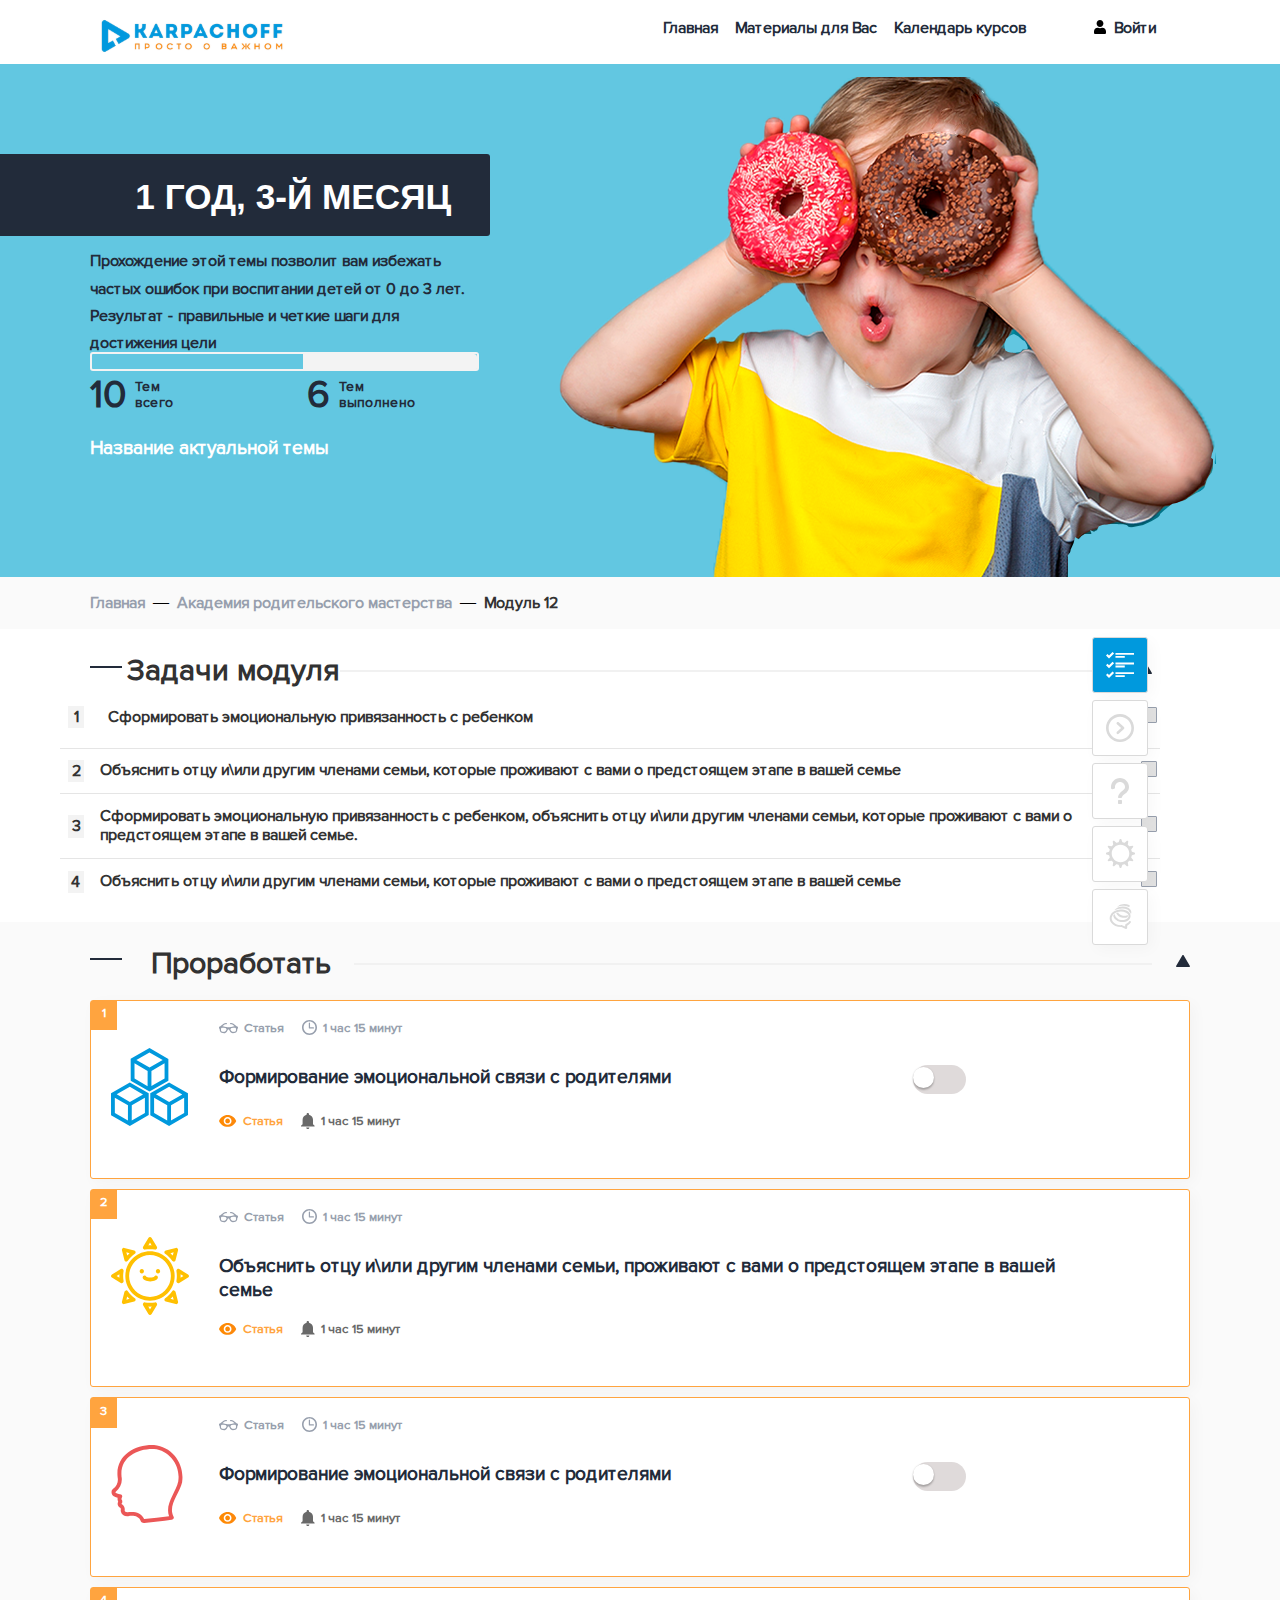
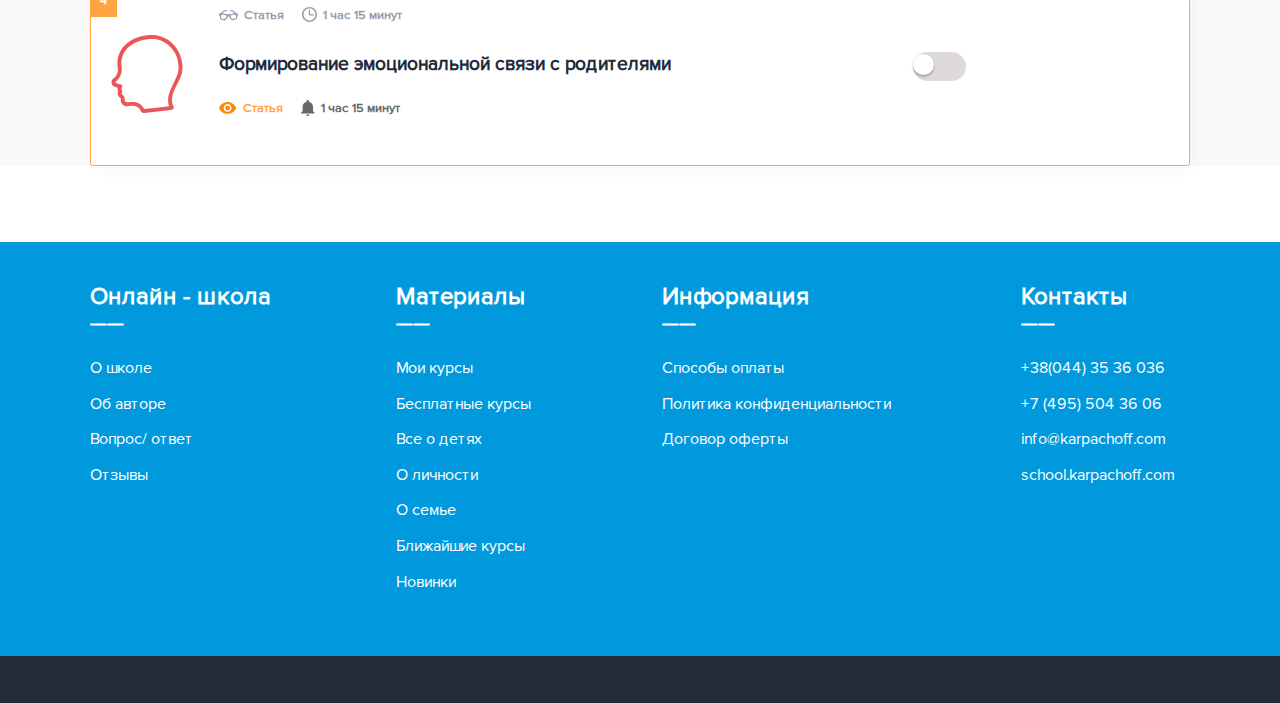
==== commit d9f1bbe4: "tenth commit" ====
--- a/module.html
+++ b/module.html
@@ -6,6 +6,7 @@
     <meta http-equiv="X-UA-Compatible" content="ie=edge">
     <link rel="stylesheet" href="css/normalise.css">
     <link rel="stylesheet" href="css/module.css">
+
     <title>Module</title>
 </head>
 
@@ -92,7 +93,7 @@
 </div>
     <!--CONTENT-->
     <!--module targets-->
-    <div class="breadcrumbs-container">
+    <div class="breadcrumbs-container" >
         <div class="breadcrumbs2-coursestheme-haighthen">
             <div class="breadcrumbs-haighthen2">
                 <img src="./images/hithen2.svg" alt="hithen">
@@ -105,659 +106,421 @@
             <img src="./images/line.svg" alt="hithen">
         </div>
         <div class="breadcrumbs2-arrow">
-            <img src="./images/triang-black.svg" alt="open">
-        </div>
-    </div>
-    <div class="targets-container">
-        <div class="target">
-            <div class="target_left_flow_block">
-            <div class="module_targets_number_block">
-                <div class="module-turgets-number">       1       </div>
-            </div>
-            <div class="module_turgets_text_block">
-                <div class="module-turgets-text">
-                    Сформировать эмоциональную привязанность с ребенком
-                </div>
-            </div>
-            </div>
-            <div class="module_turgets_checkbox_block">
-                <div class="module-turgets-checkbox">
-                    <label>
-                        <input type="checkbox">
-                        <span></span>
-                    </label>
-                </div>
-            </div>
-        </div>
-        <div class="target">
-            <div class="target_left_flow_block">
+            <a href="#"><img src="./images/triang-black.svg" alt="open"></a>
+        </div>
+    </div>
+    <div class="targets_buttons_container">
+        <div class="targets-container">
+            <div class="target">
+                <div class="target_left_flow_block">
                 <div class="module_targets_number_block">
-                    <div class="module-turgets-number">       2       </div>
-                </div>
-                <div class="module-turgets-text">
-                    Объяснить отцу и\или другим членами семьи, которые проживают с вами о предстоящем этапе в вашей семье
-                </div>
-            </div>
-            <div class="module_turgets_checkbox_block">
-                <div class="module-turgets-checkbox">
-                    <label>
-                        <input type="checkbox">
+                    <div class="module-turgets-number">       1       </div>
+                </div>
+                <div class="module_turgets_text_block">
+                    <div class="module-turgets-text">
+                        Сформировать эмоциональную привязанность с ребенком
+                    </div>
+                </div>
+                </div>
+                <div class="module_turgets_checkbox_block">
+                    <div class="module-turgets-checkbox">
+                        <label>
+                            <input type="checkbox">
                             <span></span>
-                    </label>
-                </div>
-            </div>
-        </div>
-        <div class="target">
-            <div class="target_left_flow_block">
-                <div class="module_targets_number_block">
-                    <div class="module-turgets-number">       3       </div>
-                </div>
-                <div class="module-turgets-text">
-                    Сформировать эмоциональную привязанность с ребенком, объяснить отцу и\или другим членами семьи, которые проживают с вами о предстоящем этапе
-                    в вашей семье.
-                </div>
-            </div>
-            <div class="module_turgets_checkbox_block">
-                <div class="module-turgets-checkbox">
-                    <label>
-                        <input type="checkbox">
-                        <span></span>
-                    </label>
-                </div>
-            </div>
-        </div>
-        <div class="target">
-            <div class="target_left_flow_block">
-                <div class="module_targets_number_block">
-                    <div class="module-turgets-number">       4       </div>
-                </div>
-                <div class="module-turgets-text">
-                    Объяснить отцу и\или другим членами семьи, которые проживают с вами о предстоящем этапе в вашей семье
-                </div>
-            </div>
-            <div class="module_turgets_checkbox_block">
-                <div class="module-turgets-checkbox">
-                    <label>
-                        <input type="checkbox">
-                        <span></span>
-                    </label>
-                </div>
-            </div>
-        </div>
-    </div>
+                        </label>
+                    </div>
+                </div>
+            </div>
+            <div class="target">
+                <div class="target_left_flow_block">
+                    <div class="module_targets_number_block">
+                        <div class="module-turgets-number">       2       </div>
+                    </div>
+                    <div class="module-turgets-text">
+                        Объяснить отцу и\или другим членами семьи, которые проживают с вами о предстоящем этапе в вашей семье
+                    </div>
+                </div>
+                <div class="module_turgets_checkbox_block">
+                    <div class="module-turgets-checkbox">
+                        <label>
+                            <input type="checkbox">
+                                <span></span>
+                        </label>
+                    </div>
+                </div>
+            </div>
+            <div class="target">
+                <div class="target_left_flow_block">
+                    <div class="module_targets_number_block">
+                        <div class="module-turgets-number">       3       </div>
+                    </div>
+                    <div class="module-turgets-text">
+                        Сформировать эмоциональную привязанность с ребенком, объяснить отцу и\или другим членами семьи, которые проживают с вами о предстоящем этапе
+                        в вашей семье.
+                    </div>
+                </div>
+                <div class="module_turgets_checkbox_block">
+                    <div class="module-turgets-checkbox">
+                        <label>
+                            <input type="checkbox">
+                            <span></span>
+                        </label>
+                    </div>
+                </div>
+            </div>
+            <div class="target">
+                <div class="target_left_flow_block">
+                    <div class="module_targets_number_block">
+                        <div class="module-turgets-number">       4       </div>
+                    </div>
+                    <div class="module-turgets-text">
+                        Объяснить отцу и\или другим членами семьи, которые проживают с вами о предстоящем этапе в вашей семье
+                    </div>
+                </div>
+                <div class="module_turgets_checkbox_block">
+                    <div class="module-turgets-checkbox">
+                        <label>
+                            <input type="checkbox">
+                            <span></span>
+                        </label>
+                    </div>
+                </div>
+            </div>
+        </div>
 
     <!--moduleicons--->
-
-   <!-- <div class="moduleicone1">
-        <a href="#"> <img src="./images/module-button6.svg" alt="module-button1" ></a>
-        <a href="#"> <img src="./images/module-button6.svg" alt="module-button2" ></a>
-        <a href="#"> <img src="./images/module-button6.svg" alt="module-button3" ></a>
-        <a href="#"> <img src="./images/module-button6.svg" alt="module-button4" ></a>
-        <a href="#"> <img src="./images/module-button6.svg" alt="module-button5" ></a>
-        <a href="#"> <img src="./images/module-button6.svg" alt="module-button6" ></a>
-    </div>
+       <div class="moduleicone1">
+           <a href="#" class="moduleicone-button"> <img src="./images/button-list.svg" alt="module-button2" ></a>
+           <a href="#" class="moduleicone-button"> <img src="./images/module-button6.svg" alt="module-button2" ></a>
+            <a href="#" class="moduleicone-button"> <img src="./images/button-questmark.svg" alt="module-button3" ></a>
+            <a href="#" class="moduleicone-button"> <img src="./images/button-sun.svg" alt="module-button4" ></a>
+            <a href="#" class="moduleicone-button"> <img src="./images/button-vort.svg" alt="module-button5" ></a>
+        </div>
+    </div>
+
 
     <!--WORKOUT--->
     <!--workout header-->
-    <!--<div class="workout-haighthen">
-        <img src="./images/hithen2.svg" alt="hithen">
-    </div>
-    <div class="workout-theme">
+
+    <div class="checklist-background">
+
+
+<div class="checklist-container" >
+    <div class="breadcrumbs2-coursestheme-haighthen">
+        <div class="breadcrumbs-haighthen2">
+            <img src="./images/hithen2.svg" alt="hithen">
+        </div>
+    </div>
+    <div class="breadcrumbs2-theme">
         Проработать
     </div>
-    <div class="workout-line">
+    <div class="breadcrumbs2-line">
         <img src="./images/line.svg" alt="hithen">
     </div>
-    <div class="workout-arrow">
-        <img src="./images/triang-black.svg" alt="open">
-    </div>
-
-
-    <div class="workout-background">
-
-    </div>
-
+    <div class="breadcrumbs2-arrow">
+        <a href="#"><img src="./images/triang-black.svg" alt="open"></a>
+    </div>
+</div>
     <!--workout items-->
     <!--workout item1-->
-   <!-- <div class="workout-item1">
-        <div class="workout-item-number">
-            1
-        </div>
-        <div class="workout-item-icon">
-            <img src="./images/module-item1.svg" alt="hithen">
-        </div>
-        <div class="workout-item-1stline">
-            <div class="workout-item-1stline-kindimg">
-                <img src="./images/module-item-glases.svg" alt="kind-of-text">
-            </div>
-            <div class="workout-item-1stline-glases-kindtxt">
-                Статья
-            </div>
-            <div class="workout-item-1stline-timeimg">
-
+    <div class="workout-cointainer">
+                <div class="workout-item1">
+                    <div class="workout-item-number">
+                        1
+                    </div>
+                    <div class="workout-item-icon">
+                        <img src="./images/module-item1.svg" alt="hithen">
+                    </div>
+                    <div class="workout-item-1stline">
+                        <div class="workout-item-1stline-kindimg">
+                           <img src="./images/module-item-glases.svg" alt="kind-of-text">
+                        </div>
+                        <div class="workout-item-1stline-glases-kindtxt">
+                            Статья
+                        </div>
+                        <div class="workout-item-1stline-timeimg">
+                             <img src="./images/module-item-clock2.svg" alt="kind-of-text">
+                        </div>
+                        <div class="workout-item-1stline-timetxt">
+                            1 час 15 минут
+                        </div>
+                    </div>
+                    <div class="workout-item-2ndline">
+                        <div class="workout-item-2ndline-txt">
+                        Формирование эмоциональной связи с родителями
+                        </div>
+                        <div class="workout-item-2ndline-img">
+                            <div class="workout-item-2ndline-img_radio"></div>
+                            <!--<img src="./images/module-switcher.svg" alt="view">-->
+                        </div>
+                    </div>
+                    <div class="workout-item-3rdline">
+                        <div class="workout-item-3rdline-viewimg">
+                            <a href="#"><img src="./images/module-item-view.svg" alt="view"></a>
+                        </div>
+                        <div class="workout-item-3rdline-viewtxt">
+                            <a href="#">Статья</a>
+                        </div>
+                        <div class="workout-item-3rdline-remindimg">
+                            <a href="#"> <img src="./images/module-item-ring.svg" alt="remind"></a>
+                        </div>
+                        <div class="workout-item-3rdline-remindtxt">
+                            <a href="#"> 1 час 15 минут</a>
+                        </div>
+                    </div>
+
+
+                </div>
+
+
+
+
+    <!--workout item2-->
+        <div class="workout-item1">
+            <div class="workout-item-number">
+                2
+            </div>
+            <div class="workout-item-icon">
+                <img src="./images/sun.svg" alt="hithen">
+            </div>
+            <div class="workout-item-1stline">
+                <div class="workout-item-1stline-kindimg">
+                    <img src="./images/module-item-glases.svg" alt="kind-of-text">
+                </div>
+                <div class="workout-item-1stline-glases-kindtxt">
+                    Статья
+                </div>
+                <div class="workout-item-1stline-timeimg">
                     <img src="./images/module-item-clock2.svg" alt="kind-of-text">
-
-            </div>
-            <div class="workout-item-1stline-timetxt">
-                1 час 15 минут
-            </div>
-        </div>
-
-
-        <div class="workout-item-2ndline">
-
-            <div class="workout-item-2ndline-txt">
-            Формирование эмоциональной связи с родителями
-            </div>
-            <div class="workout-item-2ndline-img">
-                <img src="./images/module-switcher.svg" alt="view">
-            </div>
-        </div>
-
-        <div class="workout-item-3rdline">
-            <div class="workout-item-3rdline-viewimg">
-                <img src="./images/module-item-view.svg" alt="view">
-            </div>
-            <div class="workout-item-3rdline-viewtxt">
-                Статья
-            </div>
-
-            <div class="workout-item-3rdline-remindimg">
-
-                <img src="./images/module-item-ring.svg" alt="remind">
-
-            </div>
-            <div class="workout-item-3rdline-remindtxt">
-                1 час 15 минут
-            </div>
-        </div>
-
-
-    </div>
-
-
-
-
-    <!--workout item2-->
-   <!-- <div class="workout-item2">
-        <div class="workout-item-number">
-            2
-        </div>
-        <div class="workout-item-icon">
-            <img src="./images/module-item1.svg" alt="hithen">
-        </div>
-        <div class="workout-item-1stline">
-            <div class="workout-item-1stline-kindimg">
-                <img src="./images/module-item-glases.svg" alt="kind-of-text">
-            </div>
-            <div class="workout-item-1stline-glases-kindtxt">
-                Статья
-            </div>
-            <div class="workout-item-1stline-timeimg">
-
-                <img src="./images/module-item-clock2.svg" alt="kind-of-text">
-
-            </div>
-            <div class="workout-item-1stline-timetxt">
-                1 час 15 минут
-            </div>
-        </div>
-
-
-        <div class="workout-item-2ndline">
-
-            <div class="workout-item-2ndline-txt">
-                Формирование эмоциональной связи с родителями
-            </div>
-            <div class="workout-item-2ndline-img">
-                <img src="./images/module-switcher.svg" alt="view">
-            </div>
-        </div>
-
-        <div class="workout-item-3rdline">
-            <div class="workout-item-3rdline-viewimg">
-                <img src="./images/module-item-view.svg" alt="view">
-            </div>
-            <div class="workout-item-3rdline-viewtxt">
-                Статья
-            </div>
-
-            <div class="workout-item-3rdline-remindimg">
-
-                <img src="./images/module-item-ring.svg" alt="remind">
-
-            </div>
-            <div class="workout-item-3rdline-remindtxt">
-                1 час 15 минут
-            </div>
-        </div>
-
-
-    </div>
-
-
-    <!--workout item3-->
-  <!--  <div class="workout-item3">
-        <div class="workout-item-number">
-            3
-        </div>
-        <div class="workout-item-icon">
-            <img src="./images/module-item1.svg" alt="hithen">
-        </div>
-        <div class="workout-item-1stline">
-            <div class="workout-item-1stline-kindimg">
-                <img src="./images/module-item-glases.svg" alt="kind-of-text">
-            </div>
-            <div class="workout-item-1stline-glases-kindtxt">
-                Статья
-            </div>
-            <div class="workout-item-1stline-timeimg">
-
-                <img src="./images/module-item-clock2.svg" alt="kind-of-text">
-
-            </div>
-            <div class="workout-item-1stline-timetxt">
-                1 час 15 минут
-            </div>
-        </div>
-
-
-        <div class="workout-item-2ndline">
-
-            <div class="workout-item-2ndline-txt">
-                Формирование эмоциональной связи с родителями
-            </div>
-            <div class="workout-item-2ndline-img">
-                <img src="./images/module-switcher.svg" alt="view">
-            </div>
-        </div>
-
-        <div class="workout-item-3rdline">
-            <div class="workout-item-3rdline-viewimg">
-                <img src="./images/module-item-view.svg" alt="view">
-            </div>
-            <div class="workout-item-3rdline-viewtxt">
-                Статья
-            </div>
-
-            <div class="workout-item-3rdline-remindimg">
-
-                <img src="./images/module-item-ring.svg" alt="remind">
-
-            </div>
-            <div class="workout-item-3rdline-remindtxt">
-                1 час 15 минут
-            </div>
-        </div>
-
-
-    </div>
+                </div>
+                <div class="workout-item-1stline-timetxt">
+                    1 час 15 минут
+                </div>
+            </div>
+            <div class="workout-item-2ndline">
+                <div class="workout-item-2ndline-txt">
+                    Объяснить отцу и\или другим членами семьи, проживают с вами о предстоящем этапе в вашей семье
+                </div>
+              <!--  <div class="workout-item-2ndline-img">
+                    <div class="workout-item-2ndline-img_radio ></div>
+
+                </div>-->
+            </div>
+            <div class="workout-item-3rdline">
+                <div class="workout-item-3rdline-viewimg">
+                    <a href="#"><img src="./images/module-item-view.svg" alt="view"></a>
+                </div>
+                <div class="workout-item-3rdline-viewtxt">
+                    <a href="#">Статья</a>
+                </div>
+                <div class="workout-item-3rdline-remindimg">
+                    <a href="#"> <img src="./images/module-item-ring.svg" alt="remind"></a>
+                </div>
+                <div class="workout-item-3rdline-remindtxt">
+                    <a href="#"> 1 час 15 минут</a>
+                </div>
+            </div>
+
+
+        </div>
+
+
+
+        <!--workout item3-->
+        <div class="workout-item1">
+            <div class="workout-item-number">
+                3
+            </div>
+            <div class="workout-item-icon">
+                <img src="./images/head.svg" alt="kind-of-text">
+            </div>
+            <div class="workout-item-1stline">
+                <div class="workout-item-1stline-kindimg">
+
+                    <img src="./images/module-item-glases.svg" alt="kind-of-text">
+                </div>
+                <div class="workout-item-1stline-glases-kindtxt">
+                    Статья
+                </div>
+                <div class="workout-item-1stline-timeimg">
+                    <img src="./images/module-item-clock2.svg" alt="kind-of-text">
+                </div>
+                <div class="workout-item-1stline-timetxt">
+                    1 час 15 минут
+                </div>
+            </div>
+            <div class="workout-item-2ndline">
+                <div class="workout-item-2ndline-txt">
+                    Формирование эмоциональной связи с родителями
+                </div>
+                <div class="workout-item-2ndline-img">
+                    <div class="workout-item-2ndline-img_radio"></div>
+
+                </div>
+            </div>
+            <div class="workout-item-3rdline">
+                <div class="workout-item-3rdline-viewimg">
+                    <a href="#"><img src="./images/module-item-view.svg" alt="view"></a>
+                </div>
+                <div class="workout-item-3rdline-viewtxt">
+                    <a href="#">Статья</a>
+                </div>
+                <div class="workout-item-3rdline-remindimg">
+                    <a href="#"> <img src="./images/module-item-ring.svg" alt="remind"></a>
+                </div>
+                <div class="workout-item-3rdline-remindtxt">
+                    <a href="#"> 1 час 15 минут</a>
+                </div>
+            </div>
+
+
+        </div>
 
 
     <!--workout item4-->
-   <!-- <div class="workout-item4">
-        <div class="workout-item-number">
-            4
-        </div>
-        <div class="workout-item-icon">
-            <img src="./images/module-item1.svg" alt="hithen">
-        </div>
-        <div class="workout-item-1stline">
-            <div class="workout-item-1stline-kindimg">
-                <img src="./images/module-item-glases.svg" alt="kind-of-text">
-            </div>
-            <div class="workout-item-1stline-glases-kindtxt">
-                Статья
-            </div>
-            <div class="workout-item-1stline-timeimg">
-
-                <img src="./images/module-item-clock2.svg" alt="kind-of-text">
-
-            </div>
-            <div class="workout-item-1stline-timetxt">
-                1 час 15 минут
-            </div>
-        </div>
-
-
-        <div class="workout-item-2ndline">
-
-            <div class="workout-item-2ndline-txt">
-                Формирование эмоциональной связи с родителями
-            </div>
-            <div class="workout-item-2ndline-img">
-                <img src="./images/module-switcher.svg" alt="view">
-            </div>
-        </div>
-
-        <div class="workout-item-3rdline">
-            <div class="workout-item-3rdline-viewimg">
-                <img src="./images/module-item-view.svg" alt="view">
-            </div>
-            <div class="workout-item-3rdline-viewtxt">
-                Статья
-            </div>
-
-            <div class="workout-item-3rdline-remindimg">
-
-                <img src="./images/module-item-ring.svg" alt="remind">
-
-            </div>
-            <div class="workout-item-3rdline-remindtxt">
-                1 час 15 минут
-            </div>
-        </div>
-
-
-    </div>
-
-    <!--workout item5-->
-    <!--<div class="workout-item5">
-        <div class="workout-item-number">
-            5
-        </div>
-        <div class="workout-item-icon">
-            <img src="./images/module-item1.svg" alt="hithen">
-        </div>
-        <div class="workout-item-1stline">
-            <div class="workout-item-1stline-kindimg">
-                <img src="./images/module-item-glases.svg" alt="kind-of-text">
-            </div>
-            <div class="workout-item-1stline-glases-kindtxt">
-                Статья
-            </div>
-            <div class="workout-item-1stline-timeimg">
-
-                <img src="./images/module-item-clock2.svg" alt="kind-of-text">
-
-            </div>
-            <div class="workout-item-1stline-timetxt">
-                1 час 15 минут
-            </div>
-        </div>
-
-
-        <div class="workout-item-2ndline">
-
-            <div class="workout-item-2ndline-txt">
-                Формирование эмоциональной связи с родителями
-            </div>
-            <div class="workout-item-2ndline-img">
-                <img src="./images/module-switcher.svg" alt="view">
-            </div>
-        </div>
-
-        <div class="workout-item-3rdline">
-            <div class="workout-item-3rdline-viewimg">
-                <img src="./images/module-item-view.svg" alt="view">
-            </div>
-            <div class="workout-item-3rdline-viewtxt">
-                Статья
-            </div>
-
-            <div class="workout-item-3rdline-remindimg">
-
-                <img src="./images/module-item-ring.svg" alt="remind">
-
-            </div>
-            <div class="workout-item-3rdline-remindtxt">
-                1 час 15 минут
-            </div>
-        </div>
-
-
-    </div>
-
-
-
-    <!--CHECKPOINT--->
-    <!--checkpoint header-->
-    <!--<div class="checkpoint-haighthen">
-        <img src="./images/hithen2.svg" alt="hithen">
-    </div>
-    <div class="checkpoint-theme">
-        Дополнительные задания
-    </div>
-    <div class="checkpoint-line">
-        <img src="./images/line.svg" alt="hithen">
-    </div>
-    <div class="checkpoint-arrow">
-        <img src="./images/triang-black.svg" alt="open">
-    </div>
-
-
-    <!--checkpoint item1-->
-   <!-- <div class="checkpoint-item1">
-        <div class="workout-item-number">
-            1
-        </div>
-        <div class="workout-item-icon">
-            <img src="./images/module-item1.svg" alt="hithen">
-        </div>
-        <div class="workout-item-1stline">
-            <div class="workout-item-1stline-kindimg">
-                <img src="./images/module-item-glases.svg" alt="kind-of-text">
-            </div>
-            <div class="workout-item-1stline-glases-kindtxt">
-                Статья
-            </div>
-            <div class="workout-item-1stline-timeimg">
-
-                <img src="./images/module-item-clock2.svg" alt="kind-of-text">
-
-            </div>
-            <div class="workout-item-1stline-timetxt">
-                1 час 15 минут
-            </div>
-        </div>
-
-
-        <div class="workout-item-2ndline">
-
-            <div class="workout-item-2ndline-txt">
-                Формирование эмоциональной связи с родителями
-            </div>
-            <div class="workout-item-2ndline-img">
-                <img src="./images/module-switcher.svg" alt="view">
-            </div>
-        </div>
-
-        <div class="workout-item-3rdline">
-            <div class="workout-item-3rdline-viewimg">
-                <img src="./images/module-item-view.svg" alt="view">
-            </div>
-            <div class="workout-item-3rdline-viewtxt">
-                Статья
-            </div>
-
-            <div class="workout-item-3rdline-remindimg">
-
-                <img src="./images/module-item-ring.svg" alt="remind">
-
-            </div>
-            <div class="workout-item-3rdline-remindtxt">
-                1 час 15 минут
-            </div>
-        </div>
-
-
-    </div>
-
-
-
-
-    <!--checkpoint item2-->
-    <!--<div class="checkpoint-item2">
-        <div class="workout-item-number">
-            2
-        </div>
-        <div class="workout-item-icon">
-            <img src="./images/module-item1.svg" alt="hithen">
-        </div>
-        <div class="workout-item-1stline">
-            <div class="workout-item-1stline-kindimg">
-                <img src="./images/module-item-glases.svg" alt="kind-of-text">
-            </div>
-            <div class="workout-item-1stline-glases-kindtxt">
-                Статья
-            </div>
-            <div class="workout-item-1stline-timeimg">
-
-                <img src="./images/module-item-clock2.svg" alt="kind-of-text">
-
-            </div>
-            <div class="workout-item-1stline-timetxt">
-                1 час 15 минут
-            </div>
-        </div>
-
-
-        <div class="workout-item-2ndline">
-
-            <div class="workout-item-2ndline-txt">
-                Формирование эмоциональной связи с родителями
-            </div>
-            <div class="workout-item-2ndline-img">
-                <img src="./images/module-switcher.svg" alt="view">
-            </div>
-        </div>
-
-        <div class="workout-item-3rdline">
-            <div class="workout-item-3rdline-viewimg">
-                <img src="./images/module-item-view.svg" alt="view">
-            </div>
-            <div class="workout-item-3rdline-viewtxt">
-                Статья
-            </div>
-
-            <div class="workout-item-3rdline-remindimg">
-
-                <img src="./images/module-item-ring.svg" alt="remind">
-
-            </div>
-            <div class="workout-item-3rdline-remindtxt">
-                1 час 15 минут
-            </div>
-        </div>
-
-
-    </div>
-
-
-    <!--checkpoint item3-->
-   <!-- <div class="checkpoint-item3">
-        <div class="workout-item-number">
-            3
-        </div>
-        <div class="workout-item-icon">
-            <img src="./images/module-item1.svg" alt="hithen">
-        </div>
-        <div class="workout-item-1stline">
-            <div class="workout-item-1stline-kindimg">
-                <img src="./images/module-item-glases.svg" alt="kind-of-text">
-            </div>
-            <div class="workout-item-1stline-glases-kindtxt">
-                Статья
-            </div>
-            <div class="workout-item-1stline-timeimg">
-
-                <img src="./images/module-item-clock2.svg" alt="kind-of-text">
-
-            </div>
-            <div class="workout-item-1stline-timetxt">
-                1 час 15 минут
-            </div>
-        </div>
-
-
-        <div class="workout-item-2ndline">
-
-            <div class="workout-item-2ndline-txt">
-                Формирование эмоциональной связи с родителями
-            </div>
-            <div class="workout-item-2ndline-img">
-                <img src="./images/module-switcher.svg" alt="view">
-            </div>
-        </div>
-
-        <div class="workout-item-3rdline">
-            <div class="workout-item-3rdline-viewimg">
-                <img src="./images/module-item-view.svg" alt="view">
-            </div>
-            <div class="workout-item-3rdline-viewtxt">
-                Статья
-            </div>
-
-            <div class="workout-item-3rdline-remindimg">
-
-                <img src="./images/module-item-ring.svg" alt="remind">
-
-            </div>
-            <div class="workout-item-3rdline-remindtxt">
-                1 час 15 минут
-            </div>
-        </div>
-
-
-    </div>
-
-
-    <!--CONTROL POINTS--->
-    <!--control header-->
-    <!--<div class="control-haighthen">
-        <img src="./images/hithen2.svg" alt="hithen">
-    </div>
-    <div class="control-theme">
-        Что проверить
-    </div>
-    <div class="control-line">
-        <img src="./images/line.svg" alt="hithen">
-    </div>
-    <div class="control-arrow">
-        <img src="./images/triang-black.svg" alt="open">
-    </div>
-
-
-    <div class="control-background">
-
-    </div>
-
-    <div class="control-item-header">
-        Крупная моторика
-    </div>
-
-    <div class="control-item1-text1">
-        Поднимает голову, чтобы взглянуть на окружающие предметы (конец 1 мес)
-    </div>
-    <div class="control-item1-checkbox">
-        <img src="./images/checkbox2.svg" alt="checkbox">
-    </div>
-    <div class="control-item1-background">
-
-    </div>
-    <div class="control-item1-text1">
-        .
-    </div>-->
-
-
-
-
-
-
-
-
-
-
-
-
-
-
-
-
-
-
-
-
+        <div class="workout-item1">
+            <div class="workout-item-number">
+                4
+            </div>
+            <div class="workout-item-icon">
+                <img src="./images/head.svg" alt="kind-of-text">
+            </div>
+            <div class="workout-item-1stline">
+                <div class="workout-item-1stline-kindimg">
+                    <img src="./images/module-item-glases.svg" alt="kind-of-text">
+                </div>
+                <div class="workout-item-1stline-glases-kindtxt">
+                    Статья
+                </div>
+                <div class="workout-item-1stline-timeimg">
+                    <img src="./images/module-item-clock2.svg" alt="kind-of-text">
+                </div>
+                <div class="workout-item-1stline-timetxt">
+                    1 час 15 минут
+                </div>
+            </div>
+            <div class="workout-item-2ndline">
+                <div class="workout-item-2ndline-txt">
+                    Формирование эмоциональной связи с родителями
+                </div>
+                <div class="workout-item-2ndline-img">
+                    <div class="workout-item-2ndline-img_radio"></div>
+
+                </div>
+            </div>
+            <div class="workout-item-3rdline">
+                <div class="workout-item-3rdline-viewimg">
+                    <a href="#"><img src="./images/module-item-view.svg" alt="view"></a>
+                </div>
+                <div class="workout-item-3rdline-viewtxt">
+                    <a href="#">Статья</a>
+                </div>
+                <div class="workout-item-3rdline-remindimg">
+                    <a href="#"> <img src="./images/module-item-ring.svg" alt="remind"></a>
+                </div>
+                <div class="workout-item-3rdline-remindtxt">
+                    <a href="#"> 1 час 15 минут</a>
+                </div>
+            </div>
+
+
+        </div>
+
+
+
+    </div>
+</div>
+
+
+<!--FOOTER MENU-->
+<div class="footermenu">
+    <div class="footermenu-blocks">
+
+        <div class="footermenu-block">
+            <div class="footermenu-block-header">
+                Онлайн - школа
+            </div>
+            <div class="footermenu-block-underline">
+                &#151;&#151;
+            </div>
+            <div class="footermenu-block-menu">
+                <ul>
+                    <li><a href="#">О школе</a></li>
+                    <li><a href="#">Об авторе</a></li>
+                    <li><a href="#">Вопрос/ ответ</a></li>
+                    <li><a href="#">Отзывы</a></li>
+                </ul>
+            </div>
+        </div>
+
+
+
+        <div class="footermenu-block">
+
+            <div class="footermenu-block-header">
+                Материалы
+            </div>
+            <div class="footermenu-block-underline">
+                &#151;&#151;
+            </div>
+            <div class="footermenu-block-menu">
+                <ul>
+                    <li><a href="#">Мои курсы</a></li>
+                    <li><a href="#">Бесплатные курсы</a></li>
+                    <li><a href="#">Все о детях</a></li>
+                    <li><a href="#">О личности</a></li>
+                    <li><a href="#">О семье</a></li>
+                    <li><a href="#">Ближайшие курсы</a></li>
+                    <li><a href="#">Новинки</a></li>
+                </ul>
+            </div>
+        </div>
+
+        <div class="footermenu-block">
+            <div class="footermenu-block-header">
+                Информация
+            </div>
+            <div class="footermenu-block-underline">
+                &#151;&#151;
+            </div>
+            <div class="footermenu-block-menu">
+                <ul>
+                    <li><a href="#">Способы оплаты</a></li>
+                    <li><a href="#">Политика конфиденциальности</a></li>
+                    <li><a href="#">Договор оферты</a></li>
+
+                </ul>
+            </div>
+        </div>
+
+        <div class="footermenu-block">
+            <div class="footermenu-block-header">
+                Контакты
+            </div>
+            <div class="footermenu-block-underline">
+                &#151;&#151;
+            </div>
+            <div class="footermenu-block-menu">
+                <ul>
+                    <li>+38(044) 35 36 036</li>
+                    <li>+7 (495) 504 36 06</li>
+                    <li><a href="#">info@karpachoff.com</a></li>
+                    <li><a href="#">school.karpachoff.com</a></li>
+                </ul>
+            </div>
+        </div>
+
+    </div>
+
+
+
+
+</div>
+
+<!--FOOTER-->
+<div class="footer">
+
+</div>
 
 
 
--- a/css/module.css
+++ b/css/module.css
@@ -155,7 +155,7 @@
   width: 35%;
   height: 45px;
   position: relative;
-  top: 6vw;
+  top: 3vw;
 }
 
 .banner-indicator-lightbox {
@@ -217,7 +217,7 @@
 
 .banner-actualthemename {
   width: 29%;
-  top: 9vw;
+  top: 6vw;
   position: relative;
   display: flex;
   justify-content: flex-start;
@@ -287,11 +287,6 @@
 
 /**************CONTENT*************/
 /***********module target**********/
-.readcrumbs-haighthen2 {
-  margin-top: 3em;
-  line-height: 1.9em;
-}
-
 .breadcrumbs2-theme {
   text-align: left;
   font: 600 1.9em  'proxima_regular', sans-serif;
@@ -403,4 +398,288 @@
   border: 1px solid #0099DD;
 }
 
+/**************************moduleicons***********************/
+.targets_buttons_container {
+  display: flex;
+  justify-content: space-between;
+  /*align-items: flex-start;*/
+}
+
+.moduleicone1 {
+  width: 60px;
+  position: relative;
+  top: -50px;
+  right: 10%;
+}
+
+.moduleicone-button {
+  display: flex;
+  justify-content: center;
+  align-items: center;
+  width: 56px;
+  height: 56px;
+  margin-bottom: 7px;
+  background: #FFFFFF;
+  border: 1px solid #DADADA;
+  box-sizing: border-box;
+  box-shadow: 4px 4px 15px rgba(0, 0, 0, 0.03);
+  border-radius: 3px;
+}
+
+.moduleicone-button:first-child {
+  background: #0099DD;
+}
+
+.moduleicone-button img {
+  display: block;
+}
+
+/*****************checklist***********/
+.checklist-background {
+  z-index: 0;
+  background-color: #FAFAFA;
+}
+
+.checklist-container {
+  max-width: 1100px;
+  margin: -80px auto 20px auto;
+  display: flex;
+  justify-content: space-between;
+}
+
+.breadcrumbs2-theme {
+  text-align: left;
+  font: 600 1.9em  'proxima_regular', sans-serif;
+  text-decoration: none;
+  color: #323232;
+  line-height: 1;
+  padding-top: 0.9em;
+  margin-left: 5px;
+}
+
+.breadcrumbs2-line {
+  text-align: left;
+  line-height: 1;
+  padding-top: 1.9em;
+}
+
+.breadcrumbs2-arrow {
+  text-align: left;
+  line-height: 1;
+  padding-top: 2em;
+}
+
+.workout-cointainer {
+  max-width: 1100px;
+  margin: 0 auto;
+}
+
+/**************workout items*****************/
+.workout-item1 {
+  background: #FFFFFF;
+  border: 1.5px solid #FFA43F;
+  box-sizing: border-box;
+  box-shadow: 4px 4px 15px rgba(0, 0, 0, 0.03);
+  border-radius: 3px;
+  margin-bottom: 10px;
+}
+
+.workout-item-number {
+  position: relative;
+  width: 2vw;
+  height: 1.8vw;
+  text-align: center;
+  padding-top: 0.5vw;
+  font: 600 1vw  'proxima_regular', sans-serif;
+  background-color: #FFA43F;
+  color: #FFFFFF;
+  line-height: 1;
+  z-index: 3;
+}
+
+.workout-item-icon {
+  position: relative;
+  width: 4.81vw;
+  height: 4.81vw;
+  text-align: center;
+  padding: 1.375vw 0 0 1.575vw;
+  font: 600 1vw  'proxima_regular', sans-serif;
+  color: #FFFFFF;
+  line-height: 1;
+  z-index: 3;
+}
+
+.workout-item-1stline {
+  position: relative;
+  display: flex;
+  justify-content: flex-start;
+}
+
+.workout-item-1stline-kindimg {
+  position: relative;
+  top: -7vw;
+  left: 10vw;
+  padding-right: 6px;
+}
+
+.workout-item-1stline-glases-kindtxt {
+  position: relative;
+  top: -7vw;
+  left: 10vw;
+  padding-right: 18px;
+  font: 600 1vw  'proxima_regular', sans-serif;
+  color: #979FAD;
+}
+
+.workout-item-1stline-timeimg {
+  position: relative;
+  top: -7vw;
+  left: 10vw;
+  padding-right: 6px;
+}
+
+.workout-item-1stline-timetxt {
+  position: relative;
+  top: -7vw;
+  left: 10vw;
+  padding-right: 8px;
+  font: 600 1vw  'proxima_regular', sans-serif;
+  color: #979FAD;
+}
+
+.workout-item-2ndline {
+  position: relative;
+  top: -5vw;
+  left: 10vw;
+  font: 600 1.5vw  'proxima_regular', sans-serif;
+  color: #222B3A;
+  display: flex;
+  justify-content: flex-start;
+}
+
+.workout-item-2ndline-txt {
+  padding-right: 22%;
+}
+
+.workout-item-2ndline-img {
+  width: 53px;
+  height: 29px;
+  border-radius: 14.5px;
+  background-color: #DFDADA;
+}
+
+.workout-item-2ndline-img_radio {
+  width: 21px;
+  height: 21px;
+  background: #FFFFFF;
+  border-radius: 50%;
+  box-shadow: 0px 2px 2px rgba(0, 0, 0, 0.24), 0px 0px 2px rgba(0, 0, 0, 0.12);
+  position: absolute;
+  top: 2px;
+}
+
+.workout-item-3rdline {
+  position: relative;
+  display: flex;
+  justify-content: flex-start;
+}
+
+.workout-item-3rdline-viewimg {
+  position: relative;
+  top: -3.5vw;
+  left: 10vw;
+  padding-right: 6px;
+}
+
+.workout-item-3rdline-viewtxt {
+  position: relative;
+  top: -3.5vw;
+  left: 10vw;
+  padding-right: 18px;
+  font: 600 1vw  'proxima_regular', sans-serif;
+  color: #FFA43F;
+}
+
+.workout-item-3rdline-viewtxt a {
+  font: 600 1vw  'proxima_regular', sans-serif;
+  color: #FFA43F;
+}
+
+.workout-item-3rdline-remindimg {
+  position: relative;
+  top: -3.5vw;
+  left: 10vw;
+  padding-right: 6px;
+}
+
+.workout-item-3rdline-remindtxt {
+  position: relative;
+  top: -3.5vw;
+  left: 10vw;
+  padding-right: 8px;
+  font: 600 1vw  'proxima_regular', sans-serif;
+  color: #696969;
+}
+
+.workout-item-3rdline-remindtxt a {
+  font: 600 1vw  'proxima_regular', sans-serif;
+  color: #696969;
+}
+
+/*************FOOTER MENU**************/
+.footermenu {
+  margin-top: 76px;
+  background-color: #0099DD;
+  padding: 2.5em 0;
+}
+
+.footermenu-blocks {
+  max-width: 1100px;
+  margin: 0 auto;
+  display: flex;
+  justify-content: space-between;
+}
+
+.footermenu-block {
+  margin-right: 10px;
+}
+
+.footermenu-block-header {
+  font: 600 24px  'proxima_regular', sans-serif;
+  color: #FFFFFF;
+}
+
+.footermenu-block-underline {
+  font: 600 20px  'proxima_regular', sans-serif;
+  color: #FFFFFF;
+}
+
+.footermenu-block-menu ul li {
+  list-style: none;
+  font: 400 16px  'proxima_regular', sans-serif;
+  color: #FFFFFF;
+  line-height: 1.6;
+  margin-left: -45px;
+  padding: 5px;
+}
+
+.footermenu-block-menu ul li:hover {
+  transform: translate(5px, 0);
+}
+
+.footermenu-block-menu ul li a {
+  text-decoration: none;
+  font: 400 16px  'proxima_regular', sans-serif;
+  color: #FFFFFF;
+  line-height: 1.6;
+}
+
+/*footer*/
+.footer {
+  display: block;
+  width: 100%;
+  height: 47px;
+  background-color: #222B3A;
+}
+
 /*# sourceMappingURL=module.css.map */
